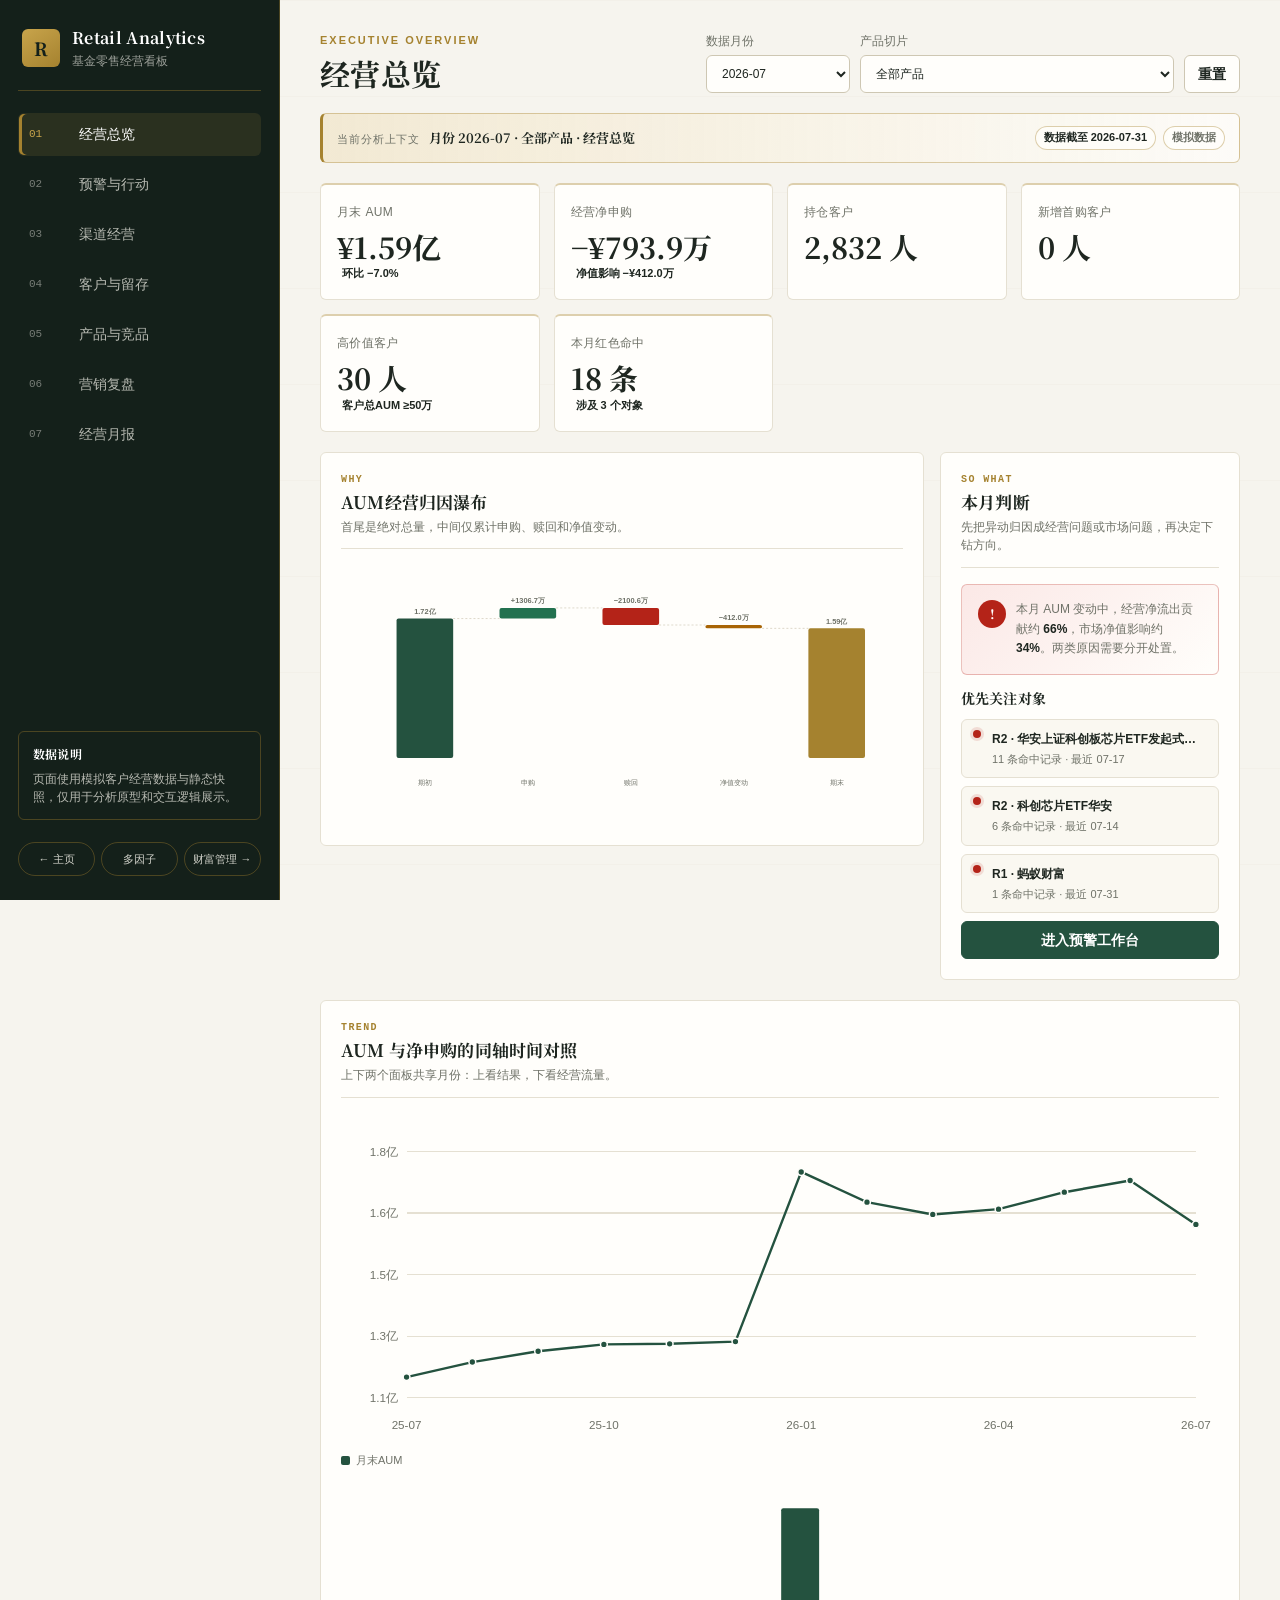
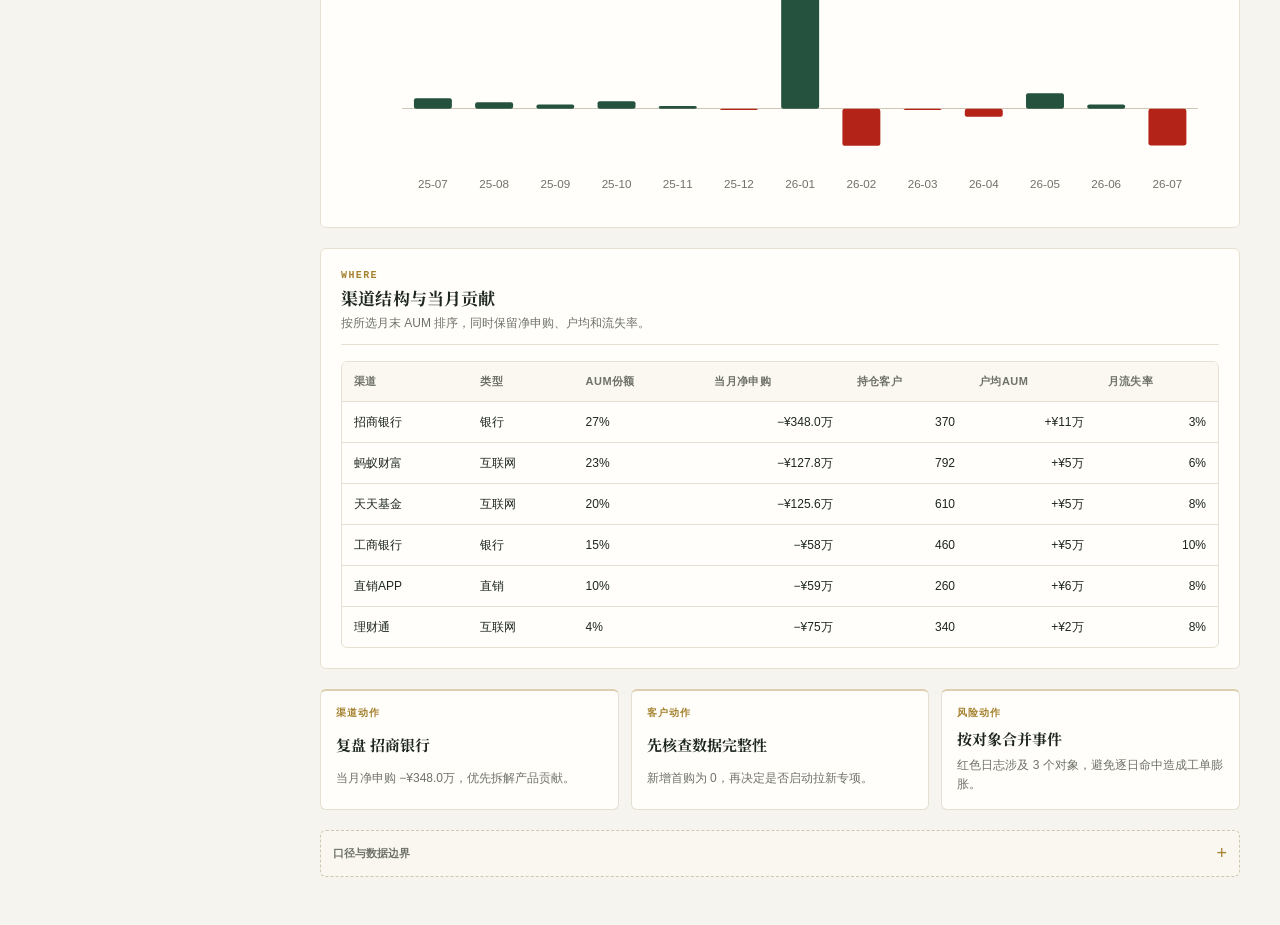
==== docs/data_analysis/index.html @ 3f01b21c "add DA page" ====
<!doctype html>
<html lang="zh-CN">
  <head>
    <meta charset="utf-8" />
    <meta name="viewport" content="width=device-width, initial-scale=1" />
    <meta
      name="description"
      content="基金零售经营分析静态演示：覆盖经营总览、风险预警、渠道、客户、产品、营销与月报。"
    />
    <title>Retail Analytics — 基金零售经营看板</title>
    <link rel="preconnect" href="https://fonts.googleapis.com" />
    <link rel="preconnect" href="https://fonts.gstatic.com" crossorigin />
    <link
      href="https://fonts.googleapis.com/css2?family=Noto+Serif+SC:wght@600;700&display=swap"
      rel="stylesheet"
    />
    <link rel="stylesheet" href="./styles.css" />
  </head>
  <body>
    <div class="app-shell">
      <aside id="sidebar" class="sidebar reveal d1" aria-label="数据分析主导航">
        <div class="brand">
          <div class="brand-mark" aria-hidden="true">R</div>
          <div class="brand-copy">
            <div class="brand-name">Retail Analytics</div>
            <div class="brand-subtitle">基金零售经营看板</div>
          </div>
        </div>

        <nav class="nav-list" aria-label="页面导航">
          <button class="nav-item active" data-page="overview" type="button">
            <span class="nav-index">01</span>
            <span>经营总览</span>
          </button>
          <button class="nav-item" data-page="alerts" type="button">
            <span class="nav-index">02</span>
            <span>预警与行动</span>
          </button>
          <button class="nav-item" data-page="channels" type="button">
            <span class="nav-index">03</span>
            <span>渠道经营</span>
          </button>
          <button class="nav-item" data-page="customers" type="button">
            <span class="nav-index">04</span>
            <span>客户与留存</span>
          </button>
          <button class="nav-item" data-page="products" type="button">
            <span class="nav-index">05</span>
            <span>产品与竞品</span>
          </button>
          <button class="nav-item" data-page="marketing" type="button">
            <span class="nav-index">06</span>
            <span>营销复盘</span>
          </button>
          <button class="nav-item" data-page="report" type="button">
            <span class="nav-index">07</span>
            <span>经营月报</span>
          </button>
        </nav>

        <div class="sidebar-note">
          <strong>数据说明</strong>
          <span>页面使用模拟客户经营数据与静态快照，仅用于分析原型和交互逻辑展示。</span>
        </div>

        <nav class="site-links" aria-label="作品集导航">
          <a href="../index.html">&#8592; 主页</a>
          <a href="../factor.html">多因子</a>
          <a href="../wealthops_frontend/index.html">财富管理 &#8594;</a>
        </nav>
      </aside>

      <button
        id="sidebar-overlay"
        class="sidebar-overlay"
        type="button"
        aria-label="关闭导航菜单"
        tabindex="-1"
      ></button>

      <main class="workspace">
        <header class="topbar reveal d2">
          <div class="title-cluster">
            <button
              id="menu-toggle"
              class="menu-toggle"
              type="button"
              aria-label="打开导航菜单"
              aria-controls="sidebar"
              aria-expanded="false"
            >
              <span aria-hidden="true"></span>
              <span aria-hidden="true"></span>
              <span aria-hidden="true"></span>
            </button>
            <div>
              <p id="page-kicker" class="eyebrow">Retail Business Intelligence</p>
              <h1 id="page-title">基金零售经营总览</h1>
            </div>
          </div>

          <div class="top-actions" aria-label="全局切片">
            <label class="control" for="month-select">
              <span>数据月份</span>
              <select id="month-select" aria-label="选择数据月份">
                <option value="">加载中…</option>
              </select>
            </label>
            <label class="control product-control" for="product-select">
              <span>产品切片</span>
              <select id="product-select" aria-label="选择产品">
                <option value="ALL">全部产品</option>
              </select>
            </label>
            <button id="reset-filters" class="button reset-button" type="button">
              重置
            </button>
          </div>
        </header>

        <section id="context-bar" class="context-bar reveal d3" aria-live="polite">
          <div class="context-main">
            <span class="context-label">当前分析上下文</span>
            <strong id="context-text">正在载入最新经营快照…</strong>
          </div>
          <div class="context-meta">
            <span id="snapshot-badge" class="context-chip">快照加载中</span>
            <span class="context-chip muted">模拟数据</span>
          </div>
        </section>

        <section id="page-root" class="page-root reveal d4" aria-live="polite">
          <div class="loading-state" role="status">
            <span class="loading-mark" aria-hidden="true"></span>
            <span>正在加载经营分析数据…</span>
          </div>
        </section>
      </main>
    </div>

    <div id="toast" class="toast" role="status" aria-live="polite" aria-atomic="true"></div>

    <script src="./data.js"></script>
    <script src="./app.js"></script>
  </body>
</html>
---- docs/data_analysis/styles.css ----
:root {
  --bg: #f6f4ee;
  --panel: #fffefb;
  --panel-soft: #faf8f1;
  --panel-tint: #f3f0e6;
  --ink: #1e2620;
  --muted: #6f7268;
  --faint: #9a998f;
  --line: #e5e0d2;
  --line-strong: #cec7b3;
  --charcoal: #14201a;
  --charcoal-soft: #1b2a23;
  --teal: #24523f;
  --teal-deep: #173d2d;
  --teal-soft: #e4ede6;
  --gold: #a5822f;
  --gold-bright: #c8a44b;
  --gold-soft: #f2e9d3;
  --gold-line: rgba(165, 130, 47, 0.38);
  --green: #22714f;
  --green-soft: #e4f1e9;
  --amber: #a86405;
  --amber-soft: #fbefdc;
  --red: #b42318;
  --red-soft: #fbe8e6;
  --blue: #2563a8;
  --blue-soft: #e8eef7;
  --violet: #6952a8;
  --shadow: 0 14px 36px rgba(28, 38, 32, 0.08);
  --radius: 6px;
  --radius-pill: 999px;
  --sidebar-width: 280px;
  --font-serif: "Noto Serif SC", "Source Han Serif SC", Georgia, "Times New Roman", serif;
  --font-sans: Inter, "Segoe UI", "Microsoft YaHei", "PingFang SC", Arial, sans-serif;
  --font-mono: "SFMono-Regular", "Cascadia Code", Consolas, monospace;
}

* {
  box-sizing: border-box;
}

html,
body {
  min-height: 100%;
}

html {
  scroll-behavior: smooth;
}

body {
  margin: 0;
  background: var(--bg);
  color: var(--ink);
  font-family: var(--font-sans);
  font-size: 14px;
  line-height: 1.5;
  overflow-x: hidden;
  -webkit-font-smoothing: antialiased;
}

body::before {
  content: "";
  position: fixed;
  inset: 0;
  z-index: -1;
  pointer-events: none;
  background-image: linear-gradient(var(--line) 1px, transparent 1px);
  background-size: 100% 96px;
  opacity: 0.14;
}

button,
input,
select,
textarea {
  font: inherit;
}

button,
select,
summary,
label[for] {
  cursor: pointer;
}

button:disabled,
input:disabled,
select:disabled,
textarea:disabled {
  cursor: not-allowed;
  opacity: 0.6;
}

a {
  color: inherit;
}

p {
  margin: 0;
}

h1,
h2,
h3,
h4 {
  margin: 0;
  font-family: var(--font-serif);
  letter-spacing: 0.01em;
}

.app-shell {
  min-height: 100vh;
  display: grid;
  grid-template-columns: var(--sidebar-width) minmax(0, 1fr);
}

/* ---------- Sidebar ---------- */
.sidebar {
  position: sticky;
  top: 0;
  z-index: 40;
  height: 100vh;
  padding: 24px 18px;
  background: var(--charcoal);
  color: #f5f4ec;
  border-right: 1px solid var(--gold-line);
  display: flex;
  flex-direction: column;
  gap: 22px;
  overflow-y: auto;
  overscroll-behavior: contain;
}

.brand {
  display: flex;
  align-items: center;
  gap: 12px;
  padding: 2px 4px 20px;
  border-bottom: 1px solid var(--gold-line);
}

.brand-mark {
  width: 38px;
  height: 38px;
  flex: 0 0 auto;
  display: grid;
  place-items: center;
  border-radius: var(--radius);
  background: linear-gradient(145deg, var(--gold-bright), var(--gold));
  color: var(--charcoal);
  font-family: var(--font-serif);
  font-size: 18px;
  font-weight: 800;
}

.brand-copy {
  min-width: 0;
}

.brand-name {
  overflow: hidden;
  color: #fff;
  font-family: var(--font-serif);
  font-size: 16px;
  font-weight: 700;
  letter-spacing: 0.02em;
  text-overflow: ellipsis;
  white-space: nowrap;
}

.brand-subtitle {
  margin-top: 2px;
  color: rgba(245, 244, 236, 0.6);
  font-size: 12px;
}

.nav-list {
  display: grid;
  gap: 7px;
}

.nav-item {
  width: 100%;
  min-width: 0;
  min-height: 43px;
  display: grid;
  grid-template-columns: 42px minmax(0, 1fr);
  align-items: center;
  gap: 8px;
  padding: 9px 10px;
  border: 1px solid transparent;
  border-radius: var(--radius);
  background: transparent;
  color: rgba(245, 244, 236, 0.72);
  text-align: left;
  transition: background 0.18s ease, color 0.18s ease, box-shadow 0.18s ease;
}

.nav-item > span:last-child {
  min-width: 0;
  overflow: hidden;
  text-overflow: ellipsis;
  white-space: nowrap;
}

.nav-item:hover {
  background: rgba(255, 255, 255, 0.06);
  color: #fff;
}

.nav-item.active,
.nav-item.is-active,
.nav-item[aria-current="page"] {
  background: rgba(200, 164, 75, 0.12);
  box-shadow: inset 3px 0 0 var(--gold);
  color: #fff;
}

.nav-index {
  color: rgba(245, 244, 236, 0.44);
  font-family: var(--font-mono);
  font-size: 11px;
  font-variant-numeric: tabular-nums;
  transition: color 0.18s ease;
}

.nav-item:hover .nav-index,
.nav-item.active .nav-index,
.nav-item.is-active .nav-index,
.nav-item[aria-current="page"] .nav-index {
  color: var(--gold-bright);
}

.sidebar-note {
  margin-top: auto;
  padding: 13px 14px;
  border: 1px solid var(--gold-line);
  border-radius: var(--radius);
  color: rgba(245, 244, 236, 0.72);
  display: grid;
  gap: 7px;
  font-size: 12px;
}

.sidebar-note strong {
  color: #fff;
  font-family: var(--font-serif);
  letter-spacing: 0.02em;
}

.site-links {
  display: grid;
  grid-template-columns: repeat(3, minmax(0, 1fr));
  gap: 6px;
}

.site-links a {
  min-width: 0;
  min-height: 34px;
  padding: 0 8px;
  border: 1px solid var(--gold-line);
  border-radius: var(--radius-pill);
  display: inline-flex;
  align-items: center;
  justify-content: center;
  color: rgba(245, 244, 236, 0.84);
  font-size: 11px;
  text-align: center;
  text-decoration: none;
  white-space: nowrap;
  transition: background 0.2s ease, border-color 0.2s ease, color 0.2s ease;
}

.site-links a:hover {
  background: rgba(200, 164, 75, 0.14);
  border-color: var(--gold-bright);
  color: #fff;
}

.sidebar-overlay {
  display: none;
}

/* ---------- Workspace / global controls ---------- */
.workspace {
  min-width: 0;
  padding: 32px 40px 48px;
}

.topbar {
  display: flex;
  align-items: flex-start;
  justify-content: space-between;
  gap: 22px;
  margin-bottom: 20px;
}

.title-cluster {
  min-width: 0;
  display: flex;
  align-items: flex-start;
  gap: 12px;
}

.eyebrow {
  margin: 0 0 6px;
  color: var(--gold);
  font-size: 11px;
  font-weight: 700;
  letter-spacing: 0.18em;
  text-transform: uppercase;
}

h1 {
  font-size: clamp(24px, 2.4vw, 30px);
  font-weight: 700;
  line-height: 1.22;
}

h2 {
  font-size: 18px;
  line-height: 1.35;
}

h3 {
  font-size: 15px;
  line-height: 1.4;
}

.menu-toggle {
  width: 40px;
  height: 40px;
  flex: 0 0 auto;
  display: none;
  place-content: center;
  gap: 4px;
  padding: 0;
  border: 1px solid var(--line-strong);
  border-radius: var(--radius);
  background: var(--panel);
  color: var(--ink);
}

.menu-toggle span {
  width: 17px;
  height: 1.5px;
  display: block;
  background: currentColor;
}

.top-actions {
  display: flex;
  align-items: flex-end;
  justify-content: flex-end;
  gap: 10px;
  flex-wrap: wrap;
}

.control,
.field {
  min-width: 144px;
  display: grid;
  gap: 5px;
  color: var(--muted);
  font-size: 12px;
}

.product-control {
  min-width: min(300px, 32vw);
}

input[type="text"],
input[type="search"],
input[type="number"],
input[type="date"],
select,
textarea {
  width: 100%;
  min-height: 38px;
  border: 1px solid var(--line-strong);
  border-radius: var(--radius);
  background: var(--panel);
  color: var(--ink);
  padding: 0 11px;
  outline: none;
  transition: border-color 0.18s ease, box-shadow 0.18s ease, background 0.18s ease;
}

textarea {
  min-height: 106px;
  padding-top: 10px;
  padding-bottom: 10px;
  line-height: 1.55;
  resize: vertical;
}

input:focus,
select:focus,
textarea:focus {
  border-color: var(--teal);
  box-shadow: 0 0 0 3px rgba(36, 82, 63, 0.14);
}

.button,
.btn,
.reset-button {
  min-height: 38px;
  padding: 0 13px;
  border: 1px solid var(--line-strong);
  border-radius: var(--radius);
  background: var(--panel);
  color: var(--ink);
  display: inline-flex;
  align-items: center;
  justify-content: center;
  gap: 7px;
  font-weight: 680;
  text-decoration: none;
  white-space: nowrap;
  transition: background 0.18s ease, border-color 0.18s ease, color 0.18s ease, transform 0.18s ease;
}

.button:hover,
.btn:hover,
.reset-button:hover {
  border-color: var(--gold);
  background: var(--gold-soft);
}

.button:active,
.btn:active,
.reset-button:active {
  transform: translateY(1px);
}

.button.primary,
.btn.primary,
.btn-primary {
  border-color: var(--teal);
  background: var(--teal);
  color: #fff;
}

.button.primary:hover,
.btn.primary:hover,
.btn-primary:hover {
  border-color: var(--teal-deep);
  background: var(--teal-deep);
}

.button.danger,
.btn.danger {
  border-color: rgba(180, 35, 24, 0.35);
  color: var(--red);
}

.button.ghost,
.btn.ghost {
  background: transparent;
}

.nav-item:focus-visible,
.site-links a:focus-visible,
.button:focus-visible,
.btn:focus-visible,
.menu-toggle:focus-visible,
.tab:focus-visible,
.tab-button:focus-visible,
.segment-button:focus-visible,
summary:focus-visible {
  outline: 3px solid rgba(200, 164, 75, 0.3);
  outline-offset: 2px;
}

.context-bar {
  min-width: 0;
  margin-bottom: 20px;
  padding: 12px 14px;
  border: 1px solid var(--gold-line);
  border-left: 3px solid var(--gold);
  border-radius: var(--radius);
  background: linear-gradient(90deg, var(--gold-soft), rgba(255, 254, 251, 0.72));
  display: flex;
  align-items: center;
  justify-content: space-between;
  gap: 14px;
}

.context-main {
  min-width: 0;
  display: flex;
  align-items: baseline;
  gap: 9px;
}

.context-label {
  flex: 0 0 auto;
  color: var(--muted);
  font-size: 11px;
  letter-spacing: 0.08em;
  text-transform: uppercase;
}

.context-main strong {
  min-width: 0;
  overflow: hidden;
  font-family: var(--font-serif);
  font-size: 13px;
  text-overflow: ellipsis;
  white-space: nowrap;
}

.context-meta {
  display: flex;
  align-items: center;
  justify-content: flex-end;
  gap: 7px;
  flex-wrap: wrap;
}

.context-chip,
.chip,
.badge,
.tag {
  min-height: 24px;
  padding: 3px 8px;
  border: 1px solid var(--gold-line);
  border-radius: var(--radius-pill);
  background: rgba(255, 254, 251, 0.7);
  color: var(--ink);
  display: inline-flex;
  align-items: center;
  gap: 5px;
  font-size: 11px;
  font-weight: 650;
  line-height: 1.2;
  white-space: nowrap;
}

.context-chip.muted,
.chip.muted,
.badge.muted {
  color: var(--muted);
}

.badge.success,
.chip.success,
.status-good {
  border-color: rgba(34, 113, 79, 0.24);
  background: var(--green-soft);
  color: var(--green);
}

.badge.warning,
.chip.warning,
.status-warning {
  border-color: rgba(168, 100, 5, 0.24);
  background: var(--amber-soft);
  color: var(--amber);
}

.badge.danger,
.chip.danger,
.status-danger {
  border-color: rgba(180, 35, 24, 0.24);
  background: var(--red-soft);
  color: var(--red);
}

/* ---------- Layout primitives ---------- */
.page-root {
  min-width: 0;
  display: grid;
  gap: 20px;
}

.metric-grid,
.metric-strip,
.kpi-grid {
  display: grid;
  grid-template-columns: repeat(4, minmax(0, 1fr));
  gap: 14px;
}

.metric,
.metric-card,
.kpi-card {
  min-width: 0;
  min-height: 108px;
  padding: 16px;
  border: 1px solid var(--line);
  border-top: 2px solid var(--gold-line);
  border-radius: var(--radius);
  background: var(--panel);
}

.metric.accent,
.metric-card.accent,
.kpi-card.accent {
  border-top-color: var(--gold);
}

.metric-label,
.kpi-label {
  color: var(--muted);
  font-size: 12px;
  letter-spacing: 0.03em;
}

.metric-value,
.kpi-value {
  margin-top: 9px;
  overflow-wrap: anywhere;
  font-family: var(--font-serif);
  font-size: clamp(23px, 2.3vw, 29px);
  font-weight: 700;
  font-variant-numeric: tabular-nums;
  line-height: 1.08;
}

.metric-foot,
.metric-meta,
.kpi-foot {
  margin-top: 8px;
  color: var(--muted);
  font-size: 11px;
}

.metric-delta,
.delta,
.trend {
  margin-left: 5px;
  font-family: var(--font-sans);
  font-size: 11px;
  font-weight: 700;
  white-space: nowrap;
}

.positive,
.delta.positive,
.trend.up {
  color: var(--green);
}

.negative,
.delta.negative,
.trend.down {
  color: var(--red);
}

.neutral,
.delta.neutral {
  color: var(--muted);
}

.panel,
.section,
.card {
  min-width: 0;
  padding: 20px;
  border: 1px solid var(--line);
  border-radius: var(--radius);
  background: var(--panel);
}

.panel.soft,
.section.soft,
.card.soft {
  background: var(--panel-soft);
}

.panel-head,
.section-head,
.section-header,
.card-head {
  min-width: 0;
  margin: -1px 0 16px;
  padding-bottom: 12px;
  border-bottom: 1px solid var(--line);
  display: flex;
  align-items: flex-start;
  justify-content: space-between;
  gap: 14px;
}

.panel-title,
.section-title,
.card-title {
  min-width: 0;
  display: grid;
  gap: 4px;
}

.panel-title p,
.section-title p,
.card-title p,
.section-subtitle {
  color: var(--muted);
  font-size: 12px;
  font-family: var(--font-sans);
}

.panel-actions,
.section-actions,
.toolbar {
  display: flex;
  align-items: center;
  justify-content: flex-end;
  gap: 8px;
  flex-wrap: wrap;
}

.grid-2,
.two-col {
  display: grid;
  grid-template-columns: minmax(0, 1.2fr) minmax(280px, 0.8fr);
  gap: 16px;
}

.grid-2.equal,
.two-col.equal {
  grid-template-columns: repeat(2, minmax(0, 1fr));
}

.grid-3,
.three-col {
  display: grid;
  grid-template-columns: repeat(3, minmax(0, 1fr));
  gap: 14px;
}

.stack {
  display: grid;
  gap: 14px;
}

.split-row {
  display: flex;
  align-items: center;
  justify-content: space-between;
  gap: 12px;
}

.muted {
  color: var(--muted);
}

.mono {
  font-family: var(--font-mono);
  font-variant-numeric: tabular-nums;
}

/* ---------- Charts / SVG ---------- */
.chart,
.chart-wrap,
.chart-card,
.svg-chart {
  min-width: 0;
  width: 100%;
}

.chart-wrap,
.svg-chart {
  position: relative;
  min-height: 260px;
  padding: 12px 4px 2px;
  overflow-x: auto;
  overflow-y: hidden;
}

.chart-wrap.compact,
.svg-chart.compact {
  min-height: 190px;
}

.chart svg,
.chart-wrap svg,
.svg-chart svg {
  width: 100%;
  min-width: 520px;
  height: auto;
  display: block;
  overflow: visible;
}

.chart text,
.chart-wrap text,
.svg-chart text,
.axis-label,
.chart-label {
  fill: var(--muted);
  font-family: var(--font-sans);
  font-size: 11px;
}

.chart .grid-line,
.chart .grid,
.svg-chart .grid-line,
.svg-chart .grid {
  stroke: var(--line);
  stroke-width: 1;
  shape-rendering: crispEdges;
}

.chart .axis,
.svg-chart .axis {
  stroke: var(--line-strong);
  stroke-width: 1;
}

.chart .series,
.chart .line-series,
.svg-chart .series,
.svg-chart .line-series {
  fill: none;
  stroke: var(--teal);
  stroke-linecap: round;
  stroke-linejoin: round;
  stroke-width: 2.2;
}

.chart .series.secondary,
.svg-chart .series.secondary {
  stroke: var(--gold);
}

.chart .area,
.svg-chart .area {
  fill: rgba(36, 82, 63, 0.12);
}

.chart .bar,
.svg-chart .bar {
  fill: var(--teal);
}

.chart .bar.gold,
.svg-chart .bar.gold {
  fill: var(--gold);
}

.chart .point,
.svg-chart .point {
  fill: var(--panel);
  stroke: var(--teal);
  stroke-width: 2;
}

.chart-legend,
.legend {
  margin-top: 8px;
  display: flex;
  align-items: center;
  gap: 12px;
  flex-wrap: wrap;
  color: var(--muted);
  font-size: 11px;
}

.legend-item {
  display: inline-flex;
  align-items: center;
  gap: 6px;
}

.legend-swatch {
  width: 9px;
  height: 9px;
  border-radius: 2px;
  background: var(--teal);
}

.chart-tooltip,
.tooltip {
  position: fixed;
  z-index: 90;
  max-width: 260px;
  padding: 8px 10px;
  border: 1px solid rgba(255, 255, 255, 0.13);
  border-radius: var(--radius);
  background: rgba(20, 32, 26, 0.96);
  color: #fff;
  box-shadow: var(--shadow);
  font-size: 12px;
  line-height: 1.5;
  pointer-events: none;
}

.bar-list {
  display: grid;
  gap: 10px;
}

.bar-row {
  display: grid;
  grid-template-columns: minmax(88px, 0.35fr) minmax(120px, 1fr) minmax(54px, auto);
  align-items: center;
  gap: 10px;
  font-size: 12px;
}

.bar-track,
.track {
  height: 8px;
  overflow: hidden;
  border-radius: var(--radius-pill);
  background: var(--panel-tint);
}

.bar-fill,
.fill {
  width: var(--value, 0%);
  height: 100%;
  border-radius: inherit;
  background: var(--teal);
}

.bar-fill.gold,
.fill.gold {
  background: var(--gold);
}

.bar-fill.negative,
.fill.negative {
  background: var(--red);
}

/* ---------- Tables ---------- */
.table-wrap,
.table-scroll {
  width: 100%;
  min-width: 0;
  overflow: auto;
  border: 1px solid var(--line);
  border-radius: var(--radius);
  background: var(--panel);
}

table {
  width: 100%;
  min-width: 680px;
  border-collapse: collapse;
  font-variant-numeric: tabular-nums;
}

th,
td {
  padding: 11px 12px;
  border-bottom: 1px solid var(--line);
  text-align: left;
  vertical-align: middle;
}

th {
  position: sticky;
  top: 0;
  z-index: 1;
  background: var(--panel-soft);
  color: var(--muted);
  font-size: 11px;
  font-weight: 750;
  letter-spacing: 0.04em;
  white-space: nowrap;
}

td {
  font-size: 12px;
}

tbody tr:last-child td {
  border-bottom: 0;
}

tbody tr:hover td {
  background: rgba(242, 233, 211, 0.28);
}

td.number,
th.number,
.number {
  text-align: right;
}

.cell-main {
  color: var(--ink);
  font-weight: 680;
}

.cell-sub {
  margin-top: 2px;
  color: var(--muted);
  font-size: 11px;
}

/* ---------- Tabs / segmented controls ---------- */
.tabs,
.tab-list {
  display: flex;
  align-items: center;
  gap: 5px;
  padding: 4px;
  overflow-x: auto;
  border: 1px solid var(--line);
  border-radius: var(--radius);
  background: var(--panel-soft);
}

.tab,
.tab-button {
  min-height: 34px;
  padding: 0 12px;
  border: 1px solid transparent;
  border-radius: 4px;
  background: transparent;
  color: var(--muted);
  font-size: 12px;
  font-weight: 680;
  white-space: nowrap;
}

.tab:hover,
.tab-button:hover {
  color: var(--ink);
}

.tab.active,
.tab.is-active,
.tab[aria-selected="true"],
.tab-button.active,
.tab-button.is-active,
.tab-button[aria-selected="true"] {
  border-color: var(--line);
  background: var(--panel);
  color: var(--teal);
  box-shadow: 0 1px 2px rgba(20, 32, 26, 0.05);
}

.segmented,
.segment-control {
  display: inline-flex;
  min-width: 0;
  padding: 3px;
  border: 1px solid var(--line-strong);
  border-radius: var(--radius-pill);
  background: var(--panel-soft);
  overflow-x: auto;
}

.segment-button,
.segmented button {
  min-height: 30px;
  padding: 0 11px;
  border: 0;
  border-radius: var(--radius-pill);
  background: transparent;
  color: var(--muted);
  font-size: 11px;
  font-weight: 680;
  white-space: nowrap;
}

.segment-button.active,
.segment-button.is-active,
.segment-button[aria-pressed="true"],
.segmented button.active,
.segmented button[aria-pressed="true"] {
  background: var(--teal);
  color: #fff;
}

/* ---------- Forms / alert editor ---------- */
.form-grid,
.editor-grid {
  display: grid;
  grid-template-columns: repeat(2, minmax(0, 1fr));
  gap: 13px;
}

.field.full,
.field-full {
  grid-column: 1 / -1;
}

.field > span:first-child,
.field-label {
  color: var(--muted);
  font-size: 12px;
  font-weight: 650;
}

.field-help,
.help-text {
  color: var(--faint);
  font-size: 11px;
}

.check-row,
.radio-row {
  min-height: 36px;
  display: flex;
  align-items: center;
  gap: 9px;
  color: var(--ink);
  font-size: 12px;
}

input[type="checkbox"],
input[type="radio"] {
  width: 16px;
  height: 16px;
  accent-color: var(--teal);
}

.alert-editor {
  padding: 18px;
  border: 1px solid var(--gold-line);
  border-left: 3px solid var(--gold);
  border-radius: var(--radius);
  background: var(--panel-soft);
  display: grid;
  gap: 15px;
}

.alert-editor.danger {
  border-color: rgba(180, 35, 24, 0.28);
  border-left-color: var(--red);
}

.alert-row,
.alert-card {
  padding: 13px 14px;
  border: 1px solid var(--line);
  border-radius: var(--radius);
  background: var(--panel);
  display: grid;
  gap: 8px;
}

.alert-row.red,
.alert-card.red,
.alert-row.danger,
.alert-card.danger {
  border-left: 3px solid var(--red);
}

.alert-row.amber,
.alert-card.amber,
.alert-row.warning,
.alert-card.warning {
  border-left: 3px solid var(--amber);
}

/* ---------- Heatmap / insight ---------- */
.heatmap,
.heatmap-grid {
  min-width: 620px;
  display: grid;
  gap: 3px;
}

.heatmap-cell {
  min-height: 38px;
  padding: 6px;
  border: 1px solid rgba(255, 255, 255, 0.38);
  border-radius: 3px;
  display: grid;
  place-items: center;
  color: var(--ink);
  font-size: 11px;
  font-variant-numeric: tabular-nums;
  text-align: center;
}

.heatmap-cell.level-0 { background: #f1f1eb; }
.heatmap-cell.level-1 { background: #dfeae1; }
.heatmap-cell.level-2 { background: #b9d2c0; }
.heatmap-cell.level-3 { background: #77a989; color: #10251b; }
.heatmap-cell.level-4 { background: var(--teal); color: #fff; }
.heatmap-cell.negative-1 { background: #f7dedb; }
.heatmap-cell.negative-2 { background: #eeb6b0; }
.heatmap-cell.negative-3 { background: #d76e64; color: #fff; }
.heatmap-cell.negative-4 { background: var(--red); color: #fff; }

.insight,
.insight-card,
.callout {
  padding: 15px 16px;
  border: 1px solid var(--gold-line);
  border-radius: var(--radius);
  background: linear-gradient(135deg, var(--gold-soft), var(--panel));
  display: grid;
  gap: 8px;
}

.insight::before,
.insight-card::before {
  content: "INSIGHT";
  color: var(--gold);
  font-family: var(--font-mono);
  font-size: 10px;
  font-weight: 700;
  letter-spacing: 0.15em;
}

.insight.teal,
.insight-card.teal,
.callout.teal {
  border-color: rgba(36, 82, 63, 0.24);
  background: linear-gradient(135deg, var(--teal-soft), var(--panel));
}

.insight-list {
  margin: 0;
  padding-left: 18px;
  color: var(--muted);
  display: grid;
  gap: 7px;
}

.insight-list strong {
  color: var(--ink);
}

/* ---------- Details / disclosure ---------- */
details {
  border: 1px solid var(--line);
  border-radius: var(--radius);
  background: var(--panel);
  overflow: clip;
}

details + details {
  margin-top: 9px;
}

summary {
  min-height: 46px;
  padding: 11px 14px;
  display: flex;
  align-items: center;
  justify-content: space-between;
  gap: 12px;
  color: var(--ink);
  font-weight: 700;
  list-style: none;
}

summary::-webkit-details-marker {
  display: none;
}

summary::after {
  content: "+";
  color: var(--gold);
  font-size: 18px;
  font-weight: 500;
}

details[open] summary {
  border-bottom: 1px solid var(--line);
  background: var(--panel-soft);
}

details[open] summary::after {
  content: "−";
}

.details-body,
.detail-body {
  padding: 14px;
  color: var(--muted);
}

/* ---------- States / toast ---------- */
.loading-state,
.empty-state,
.error-state {
  min-height: 220px;
  padding: 28px;
  border: 1px dashed var(--line-strong);
  border-radius: var(--radius);
  background: rgba(255, 254, 251, 0.62);
  color: var(--muted);
  display: flex;
  align-items: center;
  justify-content: center;
  gap: 10px;
  text-align: center;
}

.loading-mark {
  width: 18px;
  height: 18px;
  border: 2px solid var(--line-strong);
  border-top-color: var(--gold);
  border-radius: 50%;
  animation: spin 0.8s linear infinite;
}

.error-state {
  border-color: rgba(180, 35, 24, 0.3);
  background: var(--red-soft);
  color: var(--red);
}

.toast {
  position: fixed;
  right: 22px;
  bottom: 22px;
  z-index: 110;
  max-width: min(380px, calc(100vw - 32px));
  padding: 11px 14px;
  border: 1px solid var(--gold-line);
  border-radius: var(--radius);
  background: var(--charcoal);
  color: #fff;
  box-shadow: var(--shadow);
  font-size: 12px;
  opacity: 0;
  pointer-events: none;
  transform: translateY(10px);
  transition: opacity 0.22s ease, transform 0.22s ease;
}

.toast.show,
.toast.is-visible,
.toast.visible {
  opacity: 1;
  pointer-events: auto;
  transform: translateY(0);
}

.toast.success {
  border-color: rgba(93, 187, 139, 0.5);
}

.toast.error {
  border-color: rgba(238, 134, 125, 0.55);
}

/* ---------- Retail Analytics rendered components ---------- */
.metric-card > strong {
  display: block;
  margin-top: 9px;
  overflow-wrap: anywhere;
  font-family: var(--font-serif);
  font-size: clamp(23px, 2.3vw, 29px);
  font-weight: 700;
  font-variant-numeric: tabular-nums;
  line-height: 1.08;
}

.metric-card.tone-success {
  border-top-color: var(--green);
  background: linear-gradient(145deg, var(--panel), var(--green-soft));
}

.metric-card.tone-warning {
  border-top-color: var(--amber);
  background: linear-gradient(145deg, var(--panel), var(--amber-soft));
}

.metric-card.tone-danger {
  border-top-color: var(--red);
  background: linear-gradient(145deg, var(--panel), var(--red-soft));
}

.metric-card.tone-success > strong,
.metric-delta.success {
  color: var(--green);
}

.metric-card.tone-warning > strong,
.metric-delta.warning {
  color: var(--amber);
}

.metric-card.tone-danger > strong,
.metric-delta.danger {
  color: var(--red);
}

.section-head > div {
  min-width: 0;
  display: grid;
  gap: 4px;
}

.section-head h2 {
  color: var(--ink);
  font-size: 17px;
  line-height: 1.35;
}

.section-head p {
  max-width: 76ch;
  color: var(--muted);
  font-size: 12px;
  line-height: 1.55;
}

.section-kicker {
  color: var(--gold);
  font-family: var(--font-mono);
  font-size: 10px;
  font-weight: 700;
  letter-spacing: 0.14em;
  text-transform: uppercase;
}

.content-grid {
  min-width: 0;
  display: grid;
  gap: 16px;
}

.content-grid.two-col {
  grid-template-columns: repeat(2, minmax(0, 1fr));
}

.content-grid.split-main {
  grid-template-columns: minmax(0, 1.5fr) minmax(300px, 0.7fr);
  align-items: start;
}

.filter-panel {
  min-width: 0;
  padding: 14px;
  border: 1px solid var(--line);
  border-left: 3px solid var(--gold);
  border-radius: var(--radius);
  background: var(--panel-soft);
  display: flex;
  align-items: end;
  gap: 12px;
  flex-wrap: wrap;
}

.filter-panel.compact {
  width: fit-content;
  max-width: 100%;
  padding: 10px 12px;
}

.filter-panel .control {
  min-width: 170px;
  flex: 1 1 180px;
}

.filter-panel.compact .control {
  min-width: min(260px, 100%);
  flex: 0 1 300px;
}

.filter-panel fieldset {
  margin: 0;
}

.check-control {
  min-height: 60px;
  padding: 7px 10px 8px;
  border: 1px solid var(--line-strong);
  border-radius: var(--radius);
  background: var(--panel);
  display: flex;
  align-items: center;
  gap: 12px;
}

.check-control legend {
  padding: 0 3px;
  color: var(--muted);
  font-size: 11px;
}

.check-control label {
  display: inline-flex;
  align-items: center;
  gap: 6px;
  color: var(--ink);
  font-size: 12px;
  white-space: nowrap;
}

.inline-control {
  width: min(520px, 100%);
  margin-bottom: 14px;
}

.multiselect-control {
  width: min(560px, 100%);
  margin-bottom: 14px;
}

.multiselect-control select {
  min-height: 142px;
  padding: 6px;
}

.multiselect-control option {
  padding: 5px 7px;
  border-radius: 3px;
}

.control.disabled {
  opacity: 0.56;
}

.control.disabled select {
  background: var(--panel-tint);
}

.context-inline {
  min-width: 0;
  display: flex;
  align-items: center;
  gap: 7px;
  flex-wrap: wrap;
}

.hbars {
  min-width: 0;
  display: grid;
  gap: 11px;
}

.hbar-row {
  min-width: 0;
  display: grid;
  grid-template-columns: minmax(120px, 0.45fr) minmax(150px, 1fr) minmax(64px, auto);
  align-items: center;
  gap: 10px;
  font-size: 12px;
}

.hbar-row > span {
  min-width: 0;
  overflow: hidden;
  color: var(--ink);
  text-overflow: ellipsis;
  white-space: nowrap;
}

.hbar-row > strong {
  font-family: var(--font-mono);
  font-size: 11px;
  font-variant-numeric: tabular-nums;
  text-align: right;
}

.hbar-track {
  height: 10px;
  overflow: hidden;
  border-radius: var(--radius-pill);
  background: var(--panel-tint);
}

.hbar-track > i {
  min-width: 2px;
  height: 100%;
  display: block;
  border-radius: inherit;
  transition: width 0.35s cubic-bezier(0.22, 1, 0.36, 1);
}

.chart-stack {
  min-width: 0;
  display: grid;
  gap: 14px;
}

.chart-stack > .chart-wrap + .chart-legend,
.chart-stack > .chart-legend + .chart-wrap {
  margin-top: -8px;
}

.chart-svg {
  width: 100%;
  min-width: 520px;
  height: auto;
  display: block;
  overflow: visible;
}

.chart-axis,
.chart-axis-title,
.chart-label,
.chart-value {
  fill: var(--muted);
  font-family: var(--font-sans);
  font-size: 11px;
  font-variant-numeric: tabular-nums;
}

.chart-axis-title {
  fill: var(--ink);
  font-size: 11px;
  font-weight: 700;
}

.chart-label {
  fill: var(--ink);
  font-size: 11px;
  font-weight: 700;
}

.chart-value {
  fill: var(--ink);
  font-family: var(--font-mono);
  font-size: 10px;
  font-weight: 700;
}

.chart-grid {
  stroke: var(--line);
  stroke-width: 1;
  shape-rendering: crispEdges;
}

.chart-zero {
  stroke: var(--line-strong);
  stroke-width: 1.2;
  shape-rendering: crispEdges;
}

.chart-reference {
  stroke: var(--gold);
  stroke-width: 1;
  stroke-dasharray: 5 5;
  opacity: 0.72;
}

.chart-line {
  fill: none;
  stroke-width: 2.25;
  stroke-linecap: round;
  stroke-linejoin: round;
}

.chart-point {
  stroke: var(--panel);
  stroke-width: 1.4;
  transition: r 0.16s ease, stroke-width 0.16s ease;
}

.chart-point:hover {
  r: 5px;
  stroke-width: 2px;
}

.chart-bar {
  transition: opacity 0.16s ease;
}

.chart-bar:hover {
  opacity: 0.78;
}

.chart-bubble {
  stroke: rgba(255, 254, 251, 0.92);
  stroke-width: 1.5;
  opacity: 0.84;
}

.chart-bubble.selected {
  stroke: var(--gold-bright);
  stroke-width: 4;
  opacity: 1;
}

.chart-connector {
  stroke: var(--line-strong);
  stroke-width: 1;
  stroke-dasharray: 3 3;
}

.chart-connector.solid {
  stroke: var(--charcoal);
  stroke-width: 2;
  stroke-dasharray: none;
}

.chart-legend > span {
  display: inline-flex;
  align-items: center;
  gap: 6px;
  white-space: nowrap;
}

.chart-legend > span > i {
  width: 9px;
  height: 9px;
  flex: 0 0 auto;
  display: inline-block;
  border-radius: 2px;
}

.action-grid {
  display: grid;
  grid-template-columns: repeat(3, minmax(0, 1fr));
  gap: 12px;
}

.action-card {
  min-width: 0;
  padding: 15px;
  border: 1px solid var(--line);
  border-top: 2px solid var(--gold-line);
  border-radius: var(--radius);
  background: var(--panel);
  display: grid;
  gap: 7px;
}

.action-card > span {
  color: var(--gold);
  font-family: var(--font-mono);
  font-size: 10px;
  font-weight: 700;
  letter-spacing: 0.1em;
  text-transform: uppercase;
}

.action-card > strong {
  font-family: var(--font-serif);
  font-size: 15px;
  line-height: 1.4;
}

.action-card > p {
  color: var(--muted);
  font-size: 12px;
  line-height: 1.6;
}

.priority-list {
  margin-top: 14px;
  display: grid;
  gap: 8px;
}

.priority-list h3 {
  margin-bottom: 2px;
  font-size: 14px;
}

.priority-item {
  min-width: 0;
  padding: 10px 11px;
  border: 1px solid var(--line);
  border-radius: var(--radius);
  background: var(--panel-soft);
  display: grid;
  grid-template-columns: 10px minmax(0, 1fr);
  align-items: start;
  gap: 9px;
}

.priority-item > div {
  min-width: 0;
  display: grid;
  gap: 3px;
}

.priority-item strong {
  overflow: hidden;
  font-size: 12px;
  text-overflow: ellipsis;
  white-space: nowrap;
}

.priority-item span {
  color: var(--muted);
  font-size: 11px;
}

.level-dot {
  width: 8px;
  height: 8px;
  display: inline-block;
  flex: 0 0 auto;
  border-radius: 50%;
  background: var(--faint);
  box-shadow: 0 0 0 3px rgba(154, 153, 143, 0.14);
}

.level-dot.red {
  background: var(--red);
  box-shadow: 0 0 0 3px rgba(180, 35, 24, 0.13);
}

.level-dot.yellow {
  background: var(--amber);
  box-shadow: 0 0 0 3px rgba(168, 100, 5, 0.14);
}

.level-badge {
  min-height: 23px;
  padding: 2px 8px;
  border: 1px solid var(--line);
  border-radius: var(--radius-pill);
  display: inline-flex;
  align-items: center;
  justify-content: center;
  font-size: 11px;
  font-weight: 760;
  line-height: 1;
}

.level-badge.red {
  border-color: rgba(180, 35, 24, 0.24);
  background: var(--red-soft);
  color: var(--red);
}

.level-badge.yellow {
  border-color: rgba(168, 100, 5, 0.26);
  background: var(--amber-soft);
  color: var(--amber);
}

.drill-banner {
  min-width: 0;
  padding: 11px 13px;
  border: 1px solid var(--gold-line);
  border-left: 3px solid var(--gold);
  border-radius: var(--radius);
  background: var(--gold-soft);
  display: flex;
  align-items: center;
  justify-content: space-between;
  gap: 12px;
}

.drill-banner > div {
  min-width: 0;
  display: grid;
  gap: 2px;
}

.drill-banner strong {
  font-size: 12px;
}

.drill-banner span {
  overflow: hidden;
  color: var(--muted);
  font-size: 11px;
  text-overflow: ellipsis;
  white-space: nowrap;
}

.drill-card {
  margin-top: 14px;
  padding: 15px;
  border: 1px solid var(--gold-line);
  border-radius: var(--radius);
  background: var(--panel-soft);
  display: flex;
  align-items: center;
  justify-content: space-between;
  gap: 14px;
}

.drill-card > div {
  min-width: 0;
  display: grid;
  gap: 7px;
}

.drill-card p,
.drill-card small {
  color: var(--muted);
  font-size: 11px;
  line-height: 1.55;
}

.drill-window {
  margin-bottom: 10px;
  padding: 8px 10px;
  border-left: 3px solid var(--gold);
  background: var(--gold-soft);
  color: var(--muted);
  font-size: 11px;
}

.button.small {
  min-height: 32px;
  padding: 0 10px;
  font-size: 11px;
}

.button.wide {
  width: 100%;
}

.table-wrap.alert-editor {
  padding: 0;
  border: 1px solid var(--line);
  border-left: 3px solid var(--gold);
  display: block;
  background: var(--panel);
  overflow: auto;
}

.alert-editor table {
  min-width: 980px;
}

.alert-editor th:nth-child(1) { min-width: 138px; }
.alert-editor th:nth-child(2) { min-width: 260px; }
.alert-editor th:nth-child(3) { min-width: 120px; }
.alert-editor th:nth-child(4) { min-width: 130px; }
.alert-editor th:nth-child(5) { min-width: 210px; }

.alert-editor td > strong,
.alert-editor td > span {
  display: block;
}

.alert-editor td > span {
  margin-top: 3px;
  color: var(--muted);
  font-size: 11px;
  line-height: 1.45;
}

.alert-editor input,
.alert-editor select {
  min-width: 118px;
  min-height: 34px;
  font-size: 12px;
}

.panel-actions > span {
  color: var(--muted);
  font-size: 11px;
}

.stacked-bars {
  min-width: 0;
  display: grid;
  gap: 11px;
}

.stacked-row {
  min-width: 0;
  display: grid;
  grid-template-columns: minmax(88px, 0.34fr) minmax(160px, 1fr) 44px;
  align-items: center;
  gap: 10px;
  font-size: 12px;
}

.stacked-row > span {
  overflow: hidden;
  text-overflow: ellipsis;
  white-space: nowrap;
}

.stacked-row > div {
  height: 13px;
  overflow: hidden;
  border-radius: var(--radius-pill);
  background: var(--panel-tint);
  display: flex;
}

.stacked-row > div > i {
  min-width: 0;
  height: 100%;
  display: block;
}

.stacked-row > strong {
  font-family: var(--font-mono);
  font-size: 11px;
  text-align: right;
}

.heatmap-grid {
  width: 100%;
  min-width: 0;
  max-width: 100%;
  padding: 2px 2px 8px;
  overflow-x: auto;
  align-items: stretch;
}

.heatmap-corner,
.heatmap-axis {
  min-width: 0;
  min-height: 34px;
  display: grid;
  place-items: center;
  color: var(--muted);
  font-family: var(--font-mono);
  font-size: 10px;
  font-weight: 700;
  text-align: center;
}

.heatmap-axis.top {
  border-bottom: 1px solid var(--gold-line);
  color: var(--gold);
}

.heatmap-axis.side {
  justify-items: end;
  padding-right: 10px;
  border-right: 1px solid var(--gold-line);
  color: var(--ink);
}

.heatmap-cell {
  min-width: 60px;
  border: 1px solid rgba(255, 255, 255, 0.55);
  transition: border-color 0.16s ease, box-shadow 0.16s ease, transform 0.16s ease;
}

.heatmap-cell:hover {
  z-index: 1;
  border-color: var(--gold-bright);
  transform: translateY(-1px);
}

.heatmap-cell.selected {
  z-index: 2;
  border-color: var(--gold-bright);
  box-shadow: 0 0 0 2px var(--panel), 0 0 0 4px var(--gold);
}

.heatmap-cell > strong,
.heatmap-cell > span {
  display: block;
  line-height: 1.2;
}

.heatmap-cell > span {
  margin-top: 3px;
  font-size: 9px;
  opacity: 0.78;
}

.toggle-control {
  min-height: 38px;
  display: inline-flex;
  align-items: center;
  gap: 9px;
  color: var(--muted);
  font-size: 12px;
  cursor: pointer;
  user-select: none;
}

.toggle-control input {
  position: absolute;
  width: 1px;
  height: 1px;
  opacity: 0;
  pointer-events: none;
}

.toggle-control > span {
  position: relative;
  width: 34px;
  height: 19px;
  flex: 0 0 auto;
  border: 1px solid var(--line-strong);
  border-radius: var(--radius-pill);
  background: var(--panel-tint);
  transition: background 0.18s ease, border-color 0.18s ease;
}

.toggle-control > span::after {
  content: "";
  position: absolute;
  top: 2px;
  left: 2px;
  width: 13px;
  height: 13px;
  border-radius: 50%;
  background: var(--panel);
  box-shadow: 0 1px 3px rgba(20, 32, 26, 0.24);
  transition: transform 0.18s ease;
}

.toggle-control input:checked + span {
  border-color: var(--teal);
  background: var(--teal);
}

.toggle-control input:checked + span::after {
  transform: translateX(15px);
}

.toggle-control input:focus-visible + span {
  outline: 3px solid rgba(36, 82, 63, 0.2);
  outline-offset: 2px;
}

.benchmark-toggle {
  margin-bottom: 12px;
  padding: 7px 10px;
  border: 1px solid var(--line);
  border-radius: var(--radius);
  background: var(--panel-soft);
}

.selection-summary {
  margin: 2px 0 14px;
  padding: 10px 12px;
  border-left: 3px solid var(--gold);
  background: var(--gold-soft);
  color: var(--muted);
  font-size: 12px;
}

.selection-summary strong {
  color: var(--ink);
}

.mini-metrics {
  display: grid;
  grid-template-columns: repeat(2, minmax(0, 1fr));
  gap: 10px;
  margin-bottom: 12px;
}

.mini-metrics article {
  padding: 13px;
  border: 1px solid var(--line);
  border-radius: var(--radius);
  background: var(--panel-soft);
  display: grid;
  gap: 6px;
}

.mini-metrics article > span {
  color: var(--muted);
  font-size: 11px;
}

.mini-metrics article > strong {
  font-family: var(--font-serif);
  font-size: 22px;
  font-variant-numeric: tabular-nums;
}

.insight.normal,
.insight.risk,
.insight.warn {
  grid-template-columns: 30px minmax(0, 1fr);
  align-items: start;
}

.insight.normal::before,
.insight.risk::before,
.insight.warn::before {
  content: none;
}

.insight-mark {
  width: 28px;
  height: 28px;
  display: grid;
  place-items: center;
  border-radius: 50%;
  background: var(--teal);
  color: #fff;
  font-family: var(--font-serif);
  font-size: 13px;
  font-weight: 700;
}

.insight p {
  align-self: center;
  color: var(--muted);
  font-size: 12px;
  line-height: 1.65;
}

.insight p strong {
  color: var(--ink);
}

.insight.risk {
  border-color: rgba(180, 35, 24, 0.27);
  background: linear-gradient(135deg, var(--red-soft), var(--panel));
}

.insight.risk .insight-mark {
  background: var(--red);
}

.insight.warn {
  border-color: rgba(168, 100, 5, 0.28);
  background: linear-gradient(135deg, var(--amber-soft), var(--panel));
}

.insight.warn .insight-mark {
  background: var(--amber);
}

.success-box,
.warning-box {
  padding: 11px 13px;
  border: 1px solid rgba(34, 113, 79, 0.24);
  border-radius: var(--radius);
  background: var(--green-soft);
  color: var(--green);
  font-size: 12px;
}

.warning-box {
  border-color: rgba(168, 100, 5, 0.27);
  background: var(--amber-soft);
  color: var(--amber);
}

.context-chip.success {
  border-color: rgba(34, 113, 79, 0.24);
  background: var(--green-soft);
  color: var(--green);
}

.context-chip.warning {
  border-color: rgba(168, 100, 5, 0.26);
  background: var(--amber-soft);
  color: var(--amber);
}

.details-panel {
  padding: 0;
}

.details-panel > summary {
  padding: 13px 16px;
}

.details-panel > .table-wrap {
  margin: 0 16px 16px;
  width: calc(100% - 32px);
}

.details-panel > .caption,
.details-panel > .detail-copy {
  margin: 0 16px 16px;
}

.inline-details {
  margin-top: 12px;
  background: rgba(255, 254, 251, 0.72);
}

.inline-details > .table-wrap {
  margin: 0 12px 12px;
  width: calc(100% - 24px);
}

.data-note {
  border-style: dashed;
  border-color: var(--line-strong);
  background: rgba(250, 248, 241, 0.72);
}

.data-note summary {
  min-height: 40px;
  padding: 9px 12px;
  color: var(--muted);
  font-size: 11px;
}

.data-note > p {
  padding: 11px 12px 13px;
  color: var(--muted);
  font-size: 11px;
  line-height: 1.65;
}

.caption,
.detail-copy {
  color: var(--muted);
  font-size: 11px;
  line-height: 1.65;
}

.numeric {
  text-align: right;
  font-variant-numeric: tabular-nums;
}

.report-preview {
  width: min(900px, 100%);
  margin: 0 auto;
  padding: clamp(24px, 4vw, 44px);
  border: 1px solid var(--line-strong);
  border-top: 3px solid var(--gold);
  border-radius: var(--radius);
  background: var(--panel);
  box-shadow: var(--shadow);
}

.report-preview > header {
  padding-bottom: 20px;
  border-bottom: 1px solid var(--gold-line);
}

.report-preview > header > span {
  color: var(--gold);
  font-family: var(--font-mono);
  font-size: 10px;
  font-weight: 700;
  letter-spacing: 0.16em;
  text-transform: uppercase;
}

.report-preview > header h2 {
  margin-top: 8px;
  font-size: clamp(22px, 3vw, 30px);
  line-height: 1.3;
}

.report-preview > header p {
  margin-top: 8px;
  color: var(--muted);
  font-size: 11px;
}

.report-preview > section {
  padding: 19px 0;
  border-bottom: 1px solid var(--line);
}

.report-preview > section:last-child {
  padding-bottom: 0;
  border-bottom: 0;
}

.report-preview > section h3 {
  margin-bottom: 9px;
  color: var(--teal);
  font-size: 15px;
}

.report-preview ul,
.report-preview ol {
  margin: 0;
  padding-left: 20px;
  color: var(--muted);
  display: grid;
  gap: 7px;
}

.report-preview li,
.report-preview section > p {
  color: var(--muted);
  font-size: 12px;
  line-height: 1.7;
}

.report-preview strong {
  color: var(--ink);
}

/* ---------- Entry animation ---------- */
.reveal {
  opacity: 0;
  transform: translateY(16px);
  animation: rise 1.05s cubic-bezier(0.22, 1, 0.36, 1) forwards;
}

.reveal.d1 { animation-delay: 0.08s; }
.reveal.d2 { animation-delay: 0.2s; }
.reveal.d3 { animation-delay: 0.32s; }
.reveal.d4 { animation-delay: 0.44s; }

@keyframes rise {
  to {
    opacity: 1;
    transform: translateY(0);
  }
}

@keyframes spin {
  to {
    transform: rotate(360deg);
  }
}

/* ---------- Responsive ---------- */
@media (max-width: 1240px) {
  .metric-grid,
  .metric-strip,
  .kpi-grid {
    grid-template-columns: repeat(2, minmax(0, 1fr));
  }

  .grid-2,
  .two-col {
    grid-template-columns: 1fr;
  }

  .content-grid.two-col,
  .content-grid.split-main {
    grid-template-columns: 1fr;
  }

  .action-grid {
    grid-template-columns: repeat(2, minmax(0, 1fr));
  }

  .grid-3,
  .three-col {
    grid-template-columns: repeat(2, minmax(0, 1fr));
  }

  .product-control {
    min-width: 220px;
  }
}

@media (max-width: 980px) {
  .workspace {
    padding-right: 24px;
    padding-left: 24px;
  }

  .topbar {
    display: grid;
  }

  .top-actions {
    justify-content: flex-start;
  }

  .control,
  .product-control {
    min-width: 180px;
    flex: 1 1 180px;
  }

  .filter-panel.compact {
    width: 100%;
  }
}

@media (max-width: 820px) {
  body.menu-open,
  body.sidebar-open {
    overflow: hidden;
  }

  .app-shell {
    grid-template-columns: minmax(0, 1fr);
  }

  .sidebar {
    position: fixed;
    inset: 0 auto 0 0;
    width: min(var(--sidebar-width), calc(100vw - 48px));
    height: 100dvh;
    box-shadow: 18px 0 40px rgba(8, 18, 12, 0.24);
    transform: translateX(-104%);
    transition: transform 0.25s cubic-bezier(0.22, 1, 0.36, 1);
  }

  .sidebar.open,
  .sidebar.is-open,
  body.menu-open .sidebar,
  body.sidebar-open .sidebar {
    transform: translateX(0);
  }

  .sidebar-overlay {
    position: fixed;
    inset: 0;
    z-index: 35;
    display: block;
    border: 0;
    background: rgba(12, 20, 16, 0.52);
    opacity: 0;
    pointer-events: none;
    transition: opacity 0.22s ease;
  }

  .sidebar-overlay.open,
  .sidebar-overlay.is-open,
  body.menu-open .sidebar-overlay,
  body.sidebar-open .sidebar-overlay {
    opacity: 1;
    pointer-events: auto;
  }

  .menu-toggle {
    display: grid;
  }

  .workspace {
    padding: 20px 16px 32px;
  }

  .context-bar {
    align-items: flex-start;
  }

  .context-main {
    display: grid;
    gap: 3px;
  }

  .context-main strong {
    white-space: normal;
  }

  .filter-panel {
    align-items: stretch;
  }

  .filter-panel .control,
  .filter-panel.compact .control {
    min-width: min(220px, 100%);
    flex: 1 1 220px;
  }

  .drill-banner {
    align-items: flex-start;
  }
}

@media (max-width: 620px) {
  .topbar {
    gap: 16px;
  }

  .top-actions {
    display: grid;
    grid-template-columns: 1fr 1fr;
    align-items: end;
  }

  .control,
  .product-control {
    min-width: 0;
  }

  .product-control {
    grid-column: 1 / -1;
  }

  .reset-button {
    width: 100%;
  }

  .context-bar {
    display: grid;
  }

  .context-meta {
    justify-content: flex-start;
  }

  .metric-grid,
  .metric-strip,
  .kpi-grid,
  .grid-3,
  .three-col,
  .grid-2.equal,
  .two-col.equal,
  .form-grid,
  .editor-grid {
    grid-template-columns: 1fr;
  }

  .panel,
  .section,
  .card {
    padding: 16px;
  }

  .panel-head,
  .section-head,
  .section-header,
  .card-head {
    display: grid;
  }

  .panel-actions,
  .section-actions,
  .toolbar {
    justify-content: flex-start;
  }

  .filter-panel,
  .filter-panel.compact {
    width: 100%;
    display: grid;
    grid-template-columns: 1fr;
  }

  .filter-panel .control,
  .filter-panel.compact .control,
  .check-control,
  .inline-control,
  .multiselect-control {
    width: 100%;
    min-width: 0;
  }

  .action-grid,
  .mini-metrics {
    grid-template-columns: 1fr;
  }

  .hbar-row {
    grid-template-columns: minmax(94px, 0.55fr) minmax(90px, 1fr) auto;
    gap: 7px;
  }

  .stacked-row {
    grid-template-columns: minmax(78px, 0.44fr) minmax(100px, 1fr) 38px;
    gap: 7px;
  }

  .drill-banner,
  .drill-card {
    display: grid;
  }

  .drill-banner .button,
  .drill-card .button {
    width: 100%;
  }

  .priority-item strong,
  .drill-banner span {
    white-space: normal;
  }

  .report-preview {
    padding: 21px 17px;
  }

  .details-panel > .table-wrap,
  .details-panel > .caption,
  .details-panel > .detail-copy {
    margin-right: 12px;
    margin-left: 12px;
  }

  .details-panel > .table-wrap {
    width: calc(100% - 24px);
  }

  .chart-wrap,
  .svg-chart {
    min-height: 230px;
  }

  .bar-row {
    grid-template-columns: minmax(76px, 0.5fr) minmax(90px, 1fr) auto;
    gap: 7px;
  }

  .toast {
    right: 16px;
    bottom: 16px;
    left: 16px;
    max-width: none;
  }
}

@media (max-width: 420px) {
  .top-actions {
    grid-template-columns: 1fr;
  }

  .product-control {
    grid-column: auto;
  }

  .site-links {
    grid-template-columns: 1fr;
  }

  .site-links a {
    min-height: 32px;
  }

  .hbar-row,
  .stacked-row {
    grid-template-columns: 1fr auto;
  }

  .hbar-track,
  .stacked-row > div {
    grid-column: 1 / -1;
    grid-row: 2;
  }

  .hbar-row > strong,
  .stacked-row > strong {
    grid-column: 2;
    grid-row: 1;
  }
}

@media (prefers-reduced-motion: reduce) {
  html {
    scroll-behavior: auto;
  }

  *,
  *::before,
  *::after {
    animation-duration: 0.01ms !important;
    animation-iteration-count: 1 !important;
    scroll-behavior: auto !important;
    transition-duration: 0.01ms !important;
  }

  .reveal {
    opacity: 1;
    transform: none;
  }
}
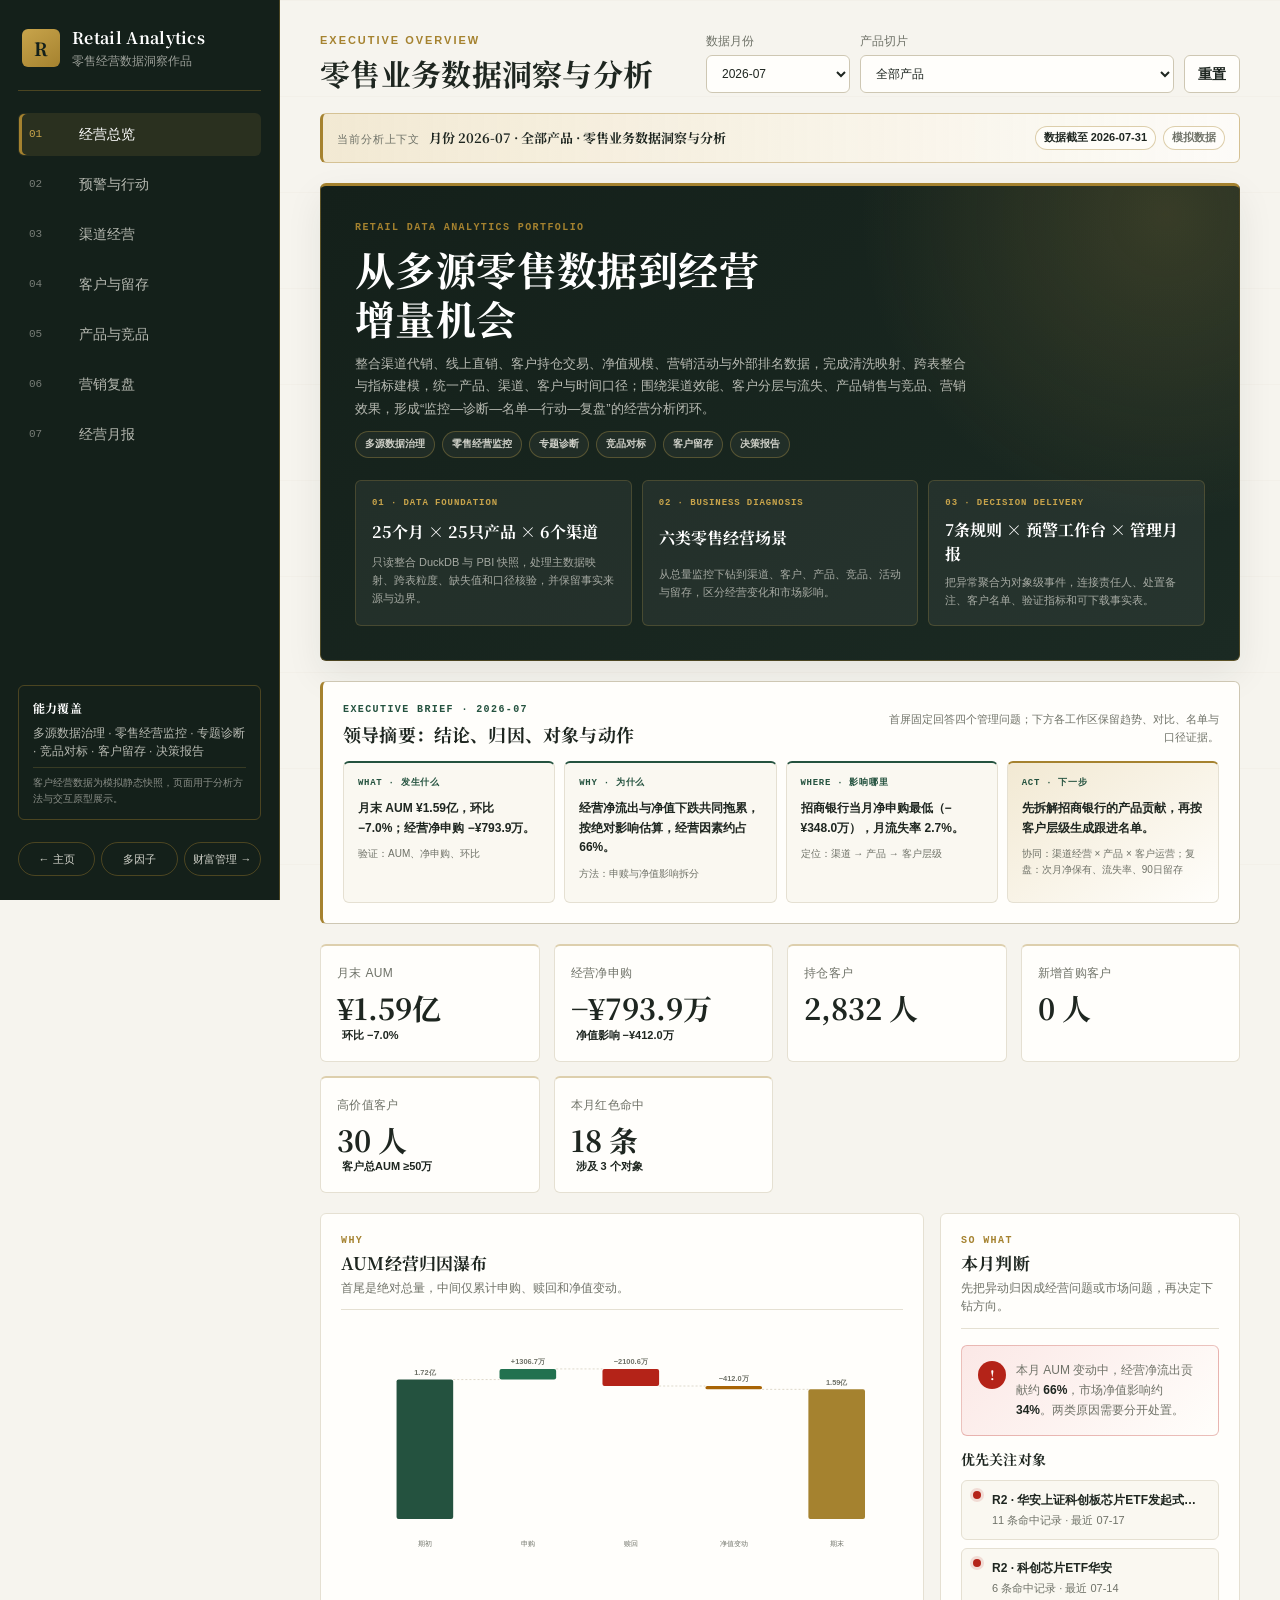
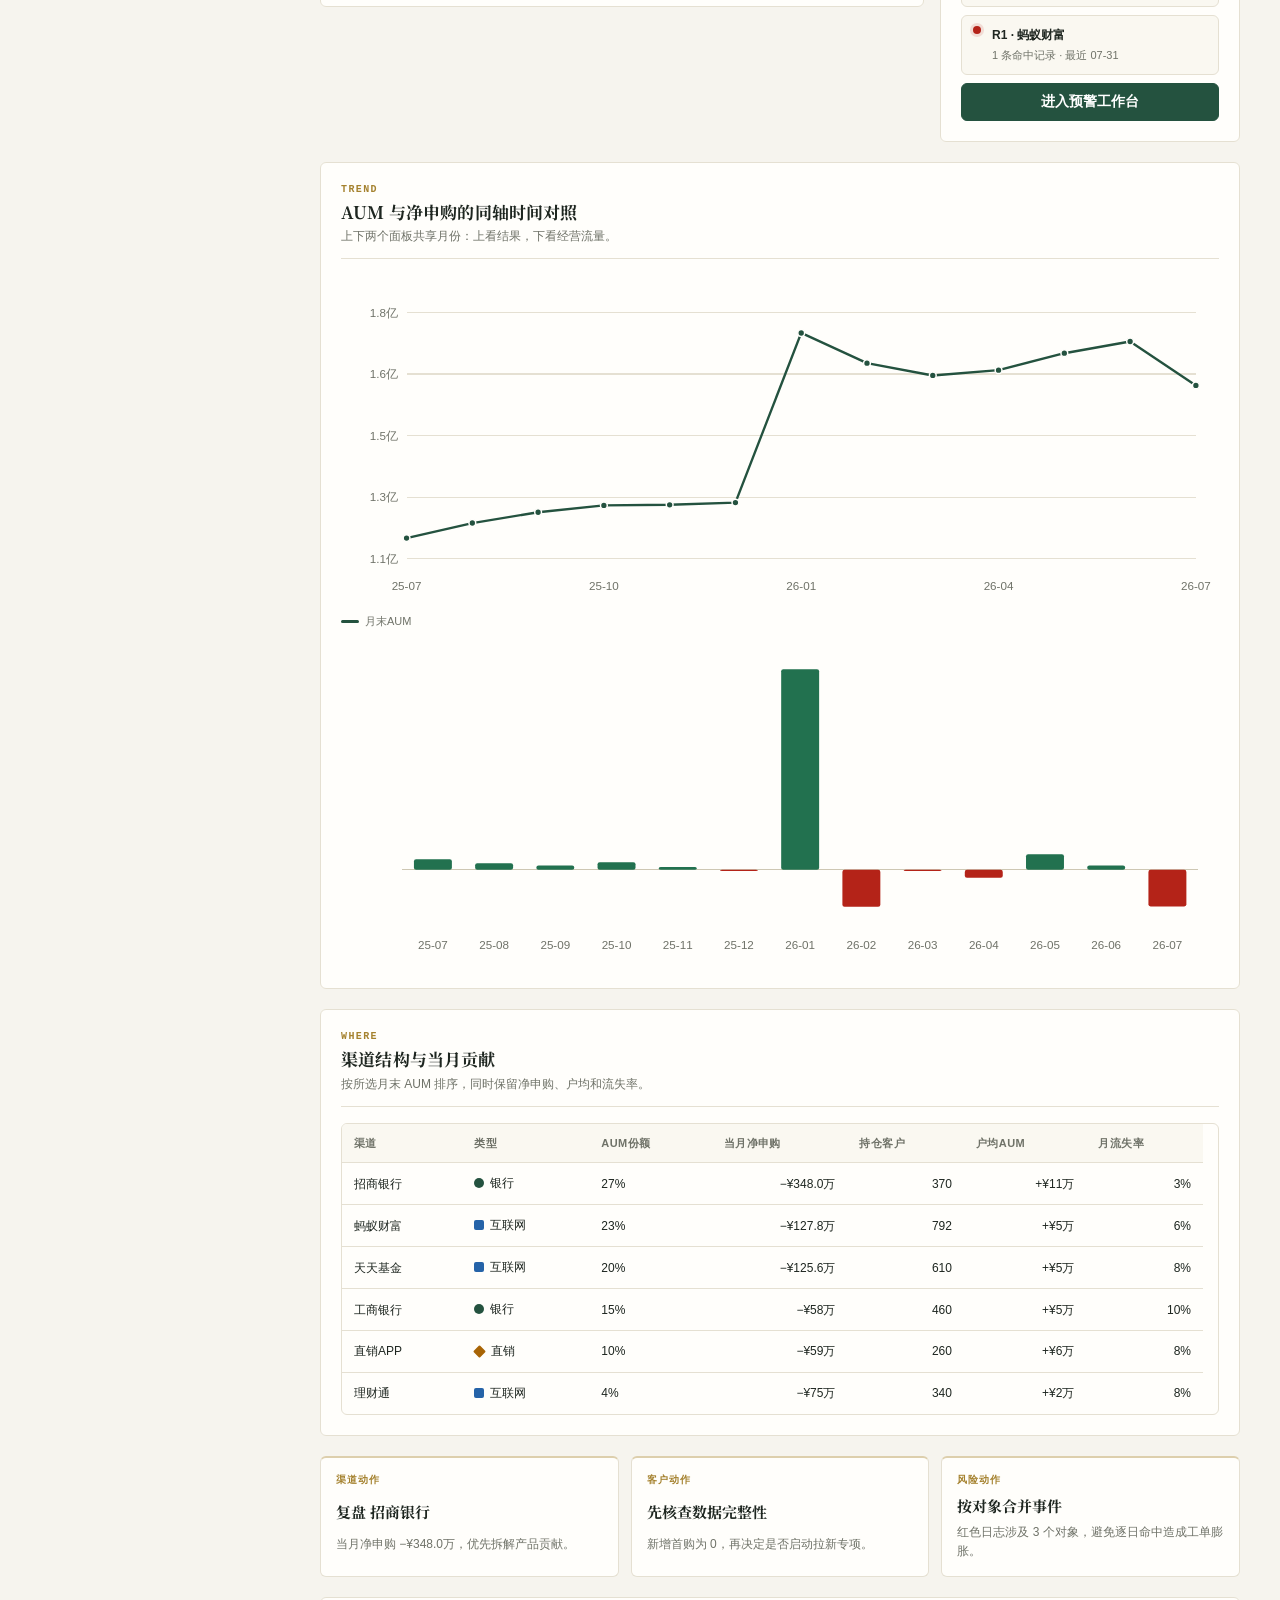
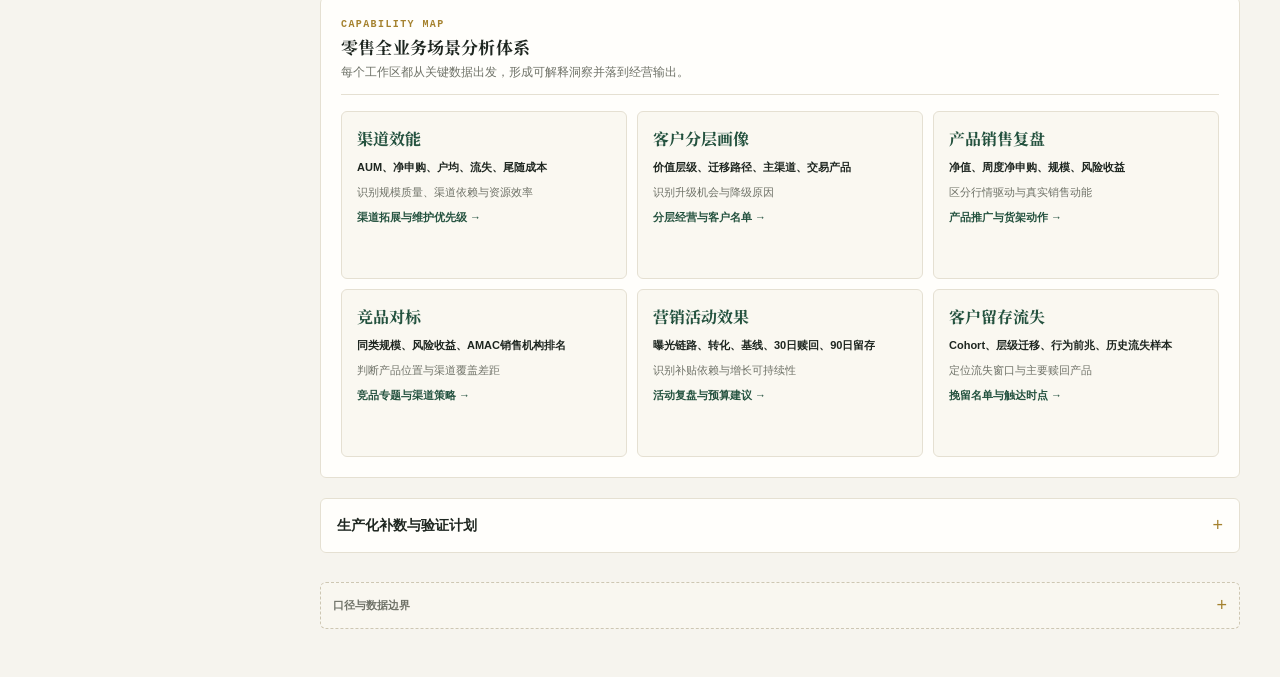
==== commit 36d4bd14: "feat: strengthen retail analytics portfolio" ====
--- a/docs/data_analysis/index.html
+++ b/docs/data_analysis/index.html
@@ -5,9 +5,9 @@
     <meta name="viewport" content="width=device-width, initial-scale=1" />
     <meta
       name="description"
-      content="基金零售经营分析静态演示：覆盖经营总览、风险预警、渠道、客户、产品、营销与月报。"
+      content="毕闻博零售业务数据洞察作品：展示多源数据治理、渠道效能、客户分层、产品竞品、营销复盘与决策交付。"
     />
-    <title>Retail Analytics — 基金零售经营看板</title>
+    <title>Retail Analytics — 零售业务数据洞察</title>
     <link rel="preconnect" href="https://fonts.googleapis.com" />
     <link rel="preconnect" href="https://fonts.gstatic.com" crossorigin />
     <link
@@ -23,7 +23,7 @@
           <div class="brand-mark" aria-hidden="true">R</div>
           <div class="brand-copy">
             <div class="brand-name">Retail Analytics</div>
-            <div class="brand-subtitle">基金零售经营看板</div>
+            <div class="brand-subtitle">零售经营数据洞察作品</div>
           </div>
         </div>
 
@@ -59,8 +59,9 @@
         </nav>
 
         <div class="sidebar-note">
-          <strong>数据说明</strong>
-          <span>页面使用模拟客户经营数据与静态快照，仅用于分析原型和交互逻辑展示。</span>
+          <strong>能力覆盖</strong>
+          <span>多源数据治理 · 零售经营监控 · 专题诊断 · 竞品对标 · 客户留存 · 决策报告</span>
+          <small>客户经营数据为模拟静态快照，页面用于分析方法与交互原型展示。</small>
         </div>
 
         <nav class="site-links" aria-label="作品集导航">
@@ -95,7 +96,7 @@
             </button>
             <div>
               <p id="page-kicker" class="eyebrow">Retail Business Intelligence</p>
-              <h1 id="page-title">基金零售经营总览</h1>
+              <h1 id="page-title">零售业务数据洞察与分析</h1>
             </div>
           </div>
 
--- a/docs/data_analysis/styles.css
+++ b/docs/data_analysis/styles.css
@@ -249,6 +249,14 @@
   letter-spacing: 0.02em;
 }
 
+.sidebar-note small {
+  padding-top: 7px;
+  border-top: 1px solid rgba(200, 164, 75, 0.2);
+  color: rgba(245, 244, 236, 0.52);
+  font-size: 10px;
+  line-height: 1.55;
+}
+
 .site-links {
   display: grid;
   grid-template-columns: repeat(3, minmax(0, 1fr));
@@ -935,6 +943,9 @@
   border: 1px solid var(--line);
   border-radius: var(--radius);
   background: var(--panel);
+  -webkit-overflow-scrolling: touch;
+  overscroll-behavior-inline: contain;
+  scrollbar-gutter: stable;
 }
 
 table {
@@ -1696,6 +1707,364 @@
   border-radius: 2px;
 }
 
+.chart-legend .legend-title {
+  color: var(--ink);
+  font-weight: 750;
+}
+
+.legend-symbol {
+  --legend-color: var(--teal);
+  width: 10px;
+  height: 10px;
+  flex: 0 0 auto;
+  display: inline-block;
+  background: var(--legend-color);
+}
+
+.legend-symbol.circle {
+  border-radius: 50%;
+}
+
+.legend-symbol.square,
+.legend-symbol.swatch,
+.legend-symbol.bar {
+  border-radius: 2px;
+}
+
+.legend-symbol.diamond {
+  width: 9px;
+  height: 9px;
+  margin: 0 1px;
+  border-radius: 1px;
+  transform: rotate(45deg);
+}
+
+.legend-symbol.triangle {
+  clip-path: polygon(50% 0, 100% 100%, 0 100%);
+}
+
+.legend-symbol.line {
+  width: 18px;
+  height: 3px;
+  border-radius: var(--radius-pill);
+}
+
+.legend-symbol.selected-ring {
+  border: 3px solid var(--gold-bright);
+  border-radius: 50%;
+  background: transparent;
+}
+
+.legend-symbol.bubble-size {
+  width: 13px;
+  height: 13px;
+  border: 2px solid var(--muted);
+  border-radius: 50%;
+  background: transparent;
+}
+
+.legend-symbol.median-line {
+  width: 18px;
+  height: 0;
+  border-top: 2px dashed var(--gold);
+  background: transparent;
+}
+
+.channel-type-legend {
+  margin: 0 0 10px;
+  padding: 9px 11px;
+  border: 1px solid var(--line);
+  border-radius: var(--radius);
+  background: var(--panel-soft);
+}
+
+.channel-badge {
+  display: inline-flex;
+  align-items: center;
+  gap: 6px;
+  white-space: nowrap;
+}
+
+.chart-symbol {
+  outline: none;
+}
+
+.chart-symbol:hover .chart-bubble,
+.chart-symbol:focus-visible .chart-bubble {
+  opacity: 1;
+  filter: brightness(1.06);
+}
+
+.chart-symbol:focus-visible .chart-bubble {
+  stroke: var(--charcoal);
+  stroke-width: 3;
+}
+
+.chart-label.selected {
+  fill: var(--teal-deep);
+  font-weight: 800;
+}
+
+/* ---------- Portfolio capability story ---------- */
+.capability-hero {
+  min-width: 0;
+  padding: clamp(22px, 3vw, 34px);
+  border: 1px solid var(--gold-line);
+  border-top: 3px solid var(--gold);
+  border-radius: var(--radius);
+  background:
+    radial-gradient(circle at 92% 6%, rgba(200, 164, 75, 0.18), transparent 32%),
+    linear-gradient(145deg, var(--charcoal), var(--charcoal-soft));
+  color: #f5f4ec;
+  box-shadow: var(--shadow);
+  display: grid;
+  gap: 22px;
+}
+
+.capability-intro {
+  max-width: 980px;
+  display: grid;
+  gap: 10px;
+}
+
+.capability-intro h2 {
+  max-width: 18ch;
+  color: #fff;
+  font-size: clamp(25px, 3.4vw, 40px);
+  line-height: 1.22;
+}
+
+.capability-intro > p {
+  max-width: 86ch;
+  color: rgba(245, 244, 236, 0.72);
+  font-size: 13px;
+  line-height: 1.75;
+}
+
+.capability-tags {
+  display: flex;
+  align-items: center;
+  gap: 7px;
+  flex-wrap: wrap;
+}
+
+.capability-tags span {
+  min-height: 27px;
+  padding: 4px 9px;
+  border: 1px solid rgba(200, 164, 75, 0.32);
+  border-radius: var(--radius-pill);
+  background: rgba(255, 255, 255, 0.045);
+  color: rgba(245, 244, 236, 0.82);
+  font-size: 10px;
+  font-weight: 680;
+}
+
+.capability-flow {
+  display: grid;
+  grid-template-columns: repeat(3, minmax(0, 1fr));
+  gap: 10px;
+}
+
+.capability-flow article {
+  min-width: 0;
+  padding: 16px;
+  border: 1px solid rgba(200, 164, 75, 0.22);
+  border-radius: var(--radius);
+  background: rgba(255, 255, 255, 0.055);
+  display: grid;
+  gap: 8px;
+}
+
+.capability-flow article > span {
+  color: var(--gold-bright);
+  font-family: var(--font-mono);
+  font-size: 9px;
+  font-weight: 700;
+  letter-spacing: 0.1em;
+  text-transform: uppercase;
+}
+
+.capability-flow article > strong {
+  color: #fff;
+  font-family: var(--font-serif);
+  font-size: 16px;
+  line-height: 1.45;
+}
+
+.capability-flow article > p {
+  color: rgba(245, 244, 236, 0.62);
+  font-size: 11px;
+  line-height: 1.65;
+}
+
+.management-brief {
+  min-width: 0;
+  padding: 20px;
+  border: 1px solid var(--line-strong);
+  border-left: 3px solid var(--gold);
+  border-radius: var(--radius);
+  background: var(--panel);
+  display: grid;
+  gap: 15px;
+}
+
+.management-brief > header {
+  display: flex;
+  align-items: end;
+  justify-content: space-between;
+  gap: 18px;
+}
+
+.management-brief > header > div {
+  display: grid;
+  gap: 5px;
+}
+
+.management-brief > header > p {
+  max-width: 54ch;
+  color: var(--muted);
+  font-size: 11px;
+  line-height: 1.6;
+  text-align: right;
+}
+
+.management-brief .section-kicker {
+  color: var(--teal);
+}
+
+.brief-grid {
+  display: grid;
+  grid-template-columns: repeat(4, minmax(0, 1fr));
+  gap: 9px;
+}
+
+.brief-grid article {
+  min-width: 0;
+  min-height: 142px;
+  padding: 14px;
+  border: 1px solid var(--line);
+  border-top: 2px solid var(--teal);
+  border-radius: var(--radius);
+  background: var(--panel-soft);
+  display: grid;
+  align-content: start;
+  gap: 8px;
+}
+
+.brief-grid article.action {
+  border-top-color: var(--gold);
+  background: linear-gradient(145deg, var(--gold-soft), var(--panel));
+}
+
+.brief-grid article > span {
+  color: var(--teal);
+  font-family: var(--font-mono);
+  font-size: 9px;
+  font-weight: 700;
+  letter-spacing: 0.08em;
+  text-transform: uppercase;
+}
+
+.brief-grid article > strong {
+  color: var(--ink);
+  font-size: 12px;
+  line-height: 1.65;
+}
+
+.brief-grid article > small {
+  margin-top: auto;
+  color: var(--muted);
+  font-size: 10px;
+  line-height: 1.55;
+}
+
+.scenario-grid {
+  display: grid;
+  grid-template-columns: repeat(3, minmax(0, 1fr));
+  gap: 10px;
+}
+
+.scenario-card {
+  min-width: 0;
+  min-height: 168px;
+  padding: 15px;
+  border: 1px solid var(--line);
+  border-radius: var(--radius);
+  background: var(--panel-soft);
+  color: var(--ink);
+  display: grid;
+  align-content: start;
+  gap: 8px;
+  text-align: left;
+  transition: border-color 0.18s ease, background 0.18s ease, transform 0.18s ease;
+}
+
+.scenario-card:hover {
+  border-color: var(--gold);
+  background: var(--gold-soft);
+  transform: translateY(-1px);
+}
+
+.scenario-card:focus-visible {
+  outline: 3px solid rgba(200, 164, 75, 0.3);
+  outline-offset: 2px;
+}
+
+.scenario-card > span {
+  color: var(--teal);
+  font-family: var(--font-serif);
+  font-size: 16px;
+  font-weight: 750;
+}
+
+.scenario-card > strong,
+.scenario-card > p,
+.scenario-card > small {
+  font-size: 11px;
+  line-height: 1.55;
+}
+
+.scenario-card > strong {
+  color: var(--ink);
+}
+
+.scenario-card > p {
+  color: var(--muted);
+}
+
+.scenario-card > small {
+  margin-top: auto;
+  color: var(--teal);
+  font-weight: 720;
+}
+
+.gap-grid {
+  margin: 0 16px 16px;
+  display: grid;
+  grid-template-columns: repeat(2, minmax(0, 1fr));
+  gap: 10px;
+}
+
+.gap-grid article {
+  padding: 13px;
+  border: 1px solid var(--line);
+  border-radius: var(--radius);
+  background: var(--panel-soft);
+  display: grid;
+  gap: 5px;
+}
+
+.gap-grid article > strong {
+  color: var(--ink);
+  font-size: 12px;
+}
+
+.gap-grid article > p {
+  color: var(--muted);
+  font-size: 11px;
+  line-height: 1.6;
+}
+
 .action-grid {
   display: grid;
   grid-template-columns: repeat(3, minmax(0, 1fr));
@@ -1984,8 +2353,17 @@
   min-width: 0;
   max-width: 100%;
   padding: 2px 2px 8px;
+  grid-template-columns: 84px repeat(6, minmax(64px, 1fr));
+  align-items: stretch;
+}
+
+.heatmap-scroll {
+  width: 100%;
+  min-width: 0;
   overflow-x: auto;
-  align-items: stretch;
+  -webkit-overflow-scrolling: touch;
+  overscroll-behavior-inline: contain;
+  scrollbar-gutter: stable;
 }
 
 .heatmap-corner,
@@ -2416,6 +2794,11 @@
     grid-template-columns: repeat(2, minmax(0, 1fr));
   }
 
+  .brief-grid,
+  .scenario-grid {
+    grid-template-columns: repeat(2, minmax(0, 1fr));
+  }
+
   .product-control {
     min-width: 220px;
   }
@@ -2501,6 +2884,19 @@
     padding: 20px 16px 32px;
   }
 
+  .capability-flow {
+    grid-template-columns: 1fr;
+  }
+
+  .management-brief > header {
+    display: grid;
+  }
+
+  .management-brief > header > p {
+    max-width: 70ch;
+    text-align: left;
+  }
+
   .context-bar {
     align-items: flex-start;
   }
@@ -2535,6 +2931,7 @@
   }
 
   .top-actions {
+    width: 100%;
     display: grid;
     grid-template-columns: 1fr 1fr;
     align-items: end;
@@ -2551,6 +2948,7 @@
 
   .reset-button {
     width: 100%;
+    grid-column: 1 / -1;
   }
 
   .context-bar {
@@ -2564,6 +2962,9 @@
   .metric-grid,
   .metric-strip,
   .kpi-grid,
+  .brief-grid,
+  .scenario-grid,
+  .gap-grid,
   .grid-3,
   .three-col,
   .grid-2.equal,
@@ -2579,6 +2980,44 @@
     padding: 16px;
   }
 
+  .details-panel {
+    padding: 0;
+  }
+
+  .capability-hero {
+    padding: 21px 17px;
+    gap: 18px;
+  }
+
+  .capability-intro h2 {
+    max-width: none;
+    font-size: 27px;
+  }
+
+  .capability-intro > p {
+    font-size: 12px;
+  }
+
+  .capability-flow article {
+    padding: 14px;
+  }
+
+  .management-brief {
+    padding: 16px;
+  }
+
+  .brief-grid article {
+    min-height: 0;
+  }
+
+  .scenario-card {
+    min-height: 0;
+  }
+
+  .gap-grid {
+    margin: 0 12px 12px;
+  }
+
   .panel-head,
   .section-head,
   .section-header,
@@ -2608,6 +3047,15 @@
     min-width: 0;
   }
 
+  .segmented {
+    width: 100%;
+    border-radius: var(--radius);
+  }
+
+  .segmented button {
+    flex: 1 1 0;
+  }
+
   .action-grid,
   .mini-metrics {
     grid-template-columns: 1fr;
@@ -2655,7 +3103,168 @@
 
   .chart-wrap,
   .svg-chart {
-    min-height: 230px;
+    min-height: 0;
+    padding-right: 0;
+    padding-left: 0;
+    overflow-x: hidden;
+  }
+
+  .chart svg,
+  .chart-wrap svg,
+  .svg-chart svg,
+  .chart-svg {
+    min-width: 0;
+  }
+
+  .chart-axis,
+  .chart-axis-title,
+  .chart-label {
+    font-size: 12px;
+  }
+
+  .chart-value {
+    font-size: 11px;
+  }
+
+  .chart-legend {
+    gap: 9px 11px;
+    line-height: 1.45;
+  }
+
+  .channel-type-legend {
+    align-items: flex-start;
+  }
+
+  .table-wrap,
+  .table-scroll,
+  .heatmap-scroll {
+    touch-action: pan-x pan-y;
+  }
+
+  table {
+    min-width: 620px;
+  }
+
+  th,
+  td {
+    padding: 9px 10px;
+  }
+
+  .heatmap-grid {
+    min-width: 318px;
+    grid-template-columns: 54px repeat(6, minmax(42px, 1fr));
+    gap: 2px;
+  }
+
+  .heatmap-cell {
+    min-width: 0;
+    min-height: 48px;
+    padding: 3px;
+    font-size: 10px;
+  }
+
+  .heatmap-axis.side {
+    position: sticky;
+    left: 0;
+    z-index: 2;
+    padding-right: 5px;
+    background: var(--panel);
+  }
+
+  .heatmap-corner {
+    position: sticky;
+    left: 0;
+    z-index: 3;
+    background: var(--panel);
+  }
+
+  .alert-editor table,
+  .alert-editor tbody,
+  .alert-editor tr,
+  .alert-editor td {
+    width: 100%;
+    min-width: 0;
+    display: block;
+  }
+
+  .alert-editor thead {
+    display: none;
+  }
+
+  .alert-editor tbody {
+    padding: 11px;
+    display: grid;
+    gap: 11px;
+  }
+
+  .alert-editor tr {
+    overflow: hidden;
+    border: 1px solid var(--line);
+    border-left: 3px solid var(--gold);
+    border-radius: var(--radius);
+    background: var(--panel);
+  }
+
+  .alert-editor td {
+    padding: 10px 11px;
+    border-bottom: 1px solid var(--line);
+  }
+
+  .alert-editor td:last-child {
+    border-bottom: 0;
+  }
+
+  .alert-editor td::before {
+    content: attr(data-label);
+    margin-bottom: 5px;
+    display: block;
+    color: var(--gold);
+    font-family: var(--font-mono);
+    font-size: 9px;
+    font-weight: 700;
+    letter-spacing: 0.08em;
+    text-transform: uppercase;
+  }
+
+  .alert-editor input,
+  .alert-editor select {
+    width: 100%;
+    min-width: 0;
+    font-size: 16px;
+  }
+
+  .menu-toggle,
+  .nav-item,
+  .site-links a,
+  .button,
+  .reset-button,
+  .tab-button,
+  .segmented button,
+  .toggle-control,
+  input[type="text"],
+  input[type="search"],
+  input[type="number"],
+  input[type="date"],
+  select {
+    min-height: 44px;
+  }
+
+  .button.small {
+    min-height: 44px;
+  }
+
+  .menu-toggle {
+    width: 44px;
+    height: 44px;
+  }
+
+  input[type="text"],
+  input[type="search"],
+  input[type="number"],
+  input[type="date"],
+  select,
+  textarea {
+    font-size: 16px;
   }
 
   .bar-row {
@@ -2671,7 +3280,7 @@
   }
 }
 
-@media (max-width: 420px) {
+@media (max-width: 520px) {
   .top-actions {
     grid-template-columns: 1fr;
   }
@@ -2680,12 +3289,37 @@
     grid-column: auto;
   }
 
+  .reset-button {
+    grid-column: auto;
+  }
+}
+
+@media (max-width: 420px) {
+  .workspace {
+    padding-right: 12px;
+    padding-left: 12px;
+  }
+
+  .panel,
+  .section,
+  .card {
+    padding: 14px;
+  }
+
+  .details-panel {
+    padding: 0;
+  }
+
+  .management-brief {
+    padding: 14px;
+  }
+
   .site-links {
     grid-template-columns: 1fr;
   }
 
   .site-links a {
-    min-height: 32px;
+    min-height: 44px;
   }
 
   .hbar-row,
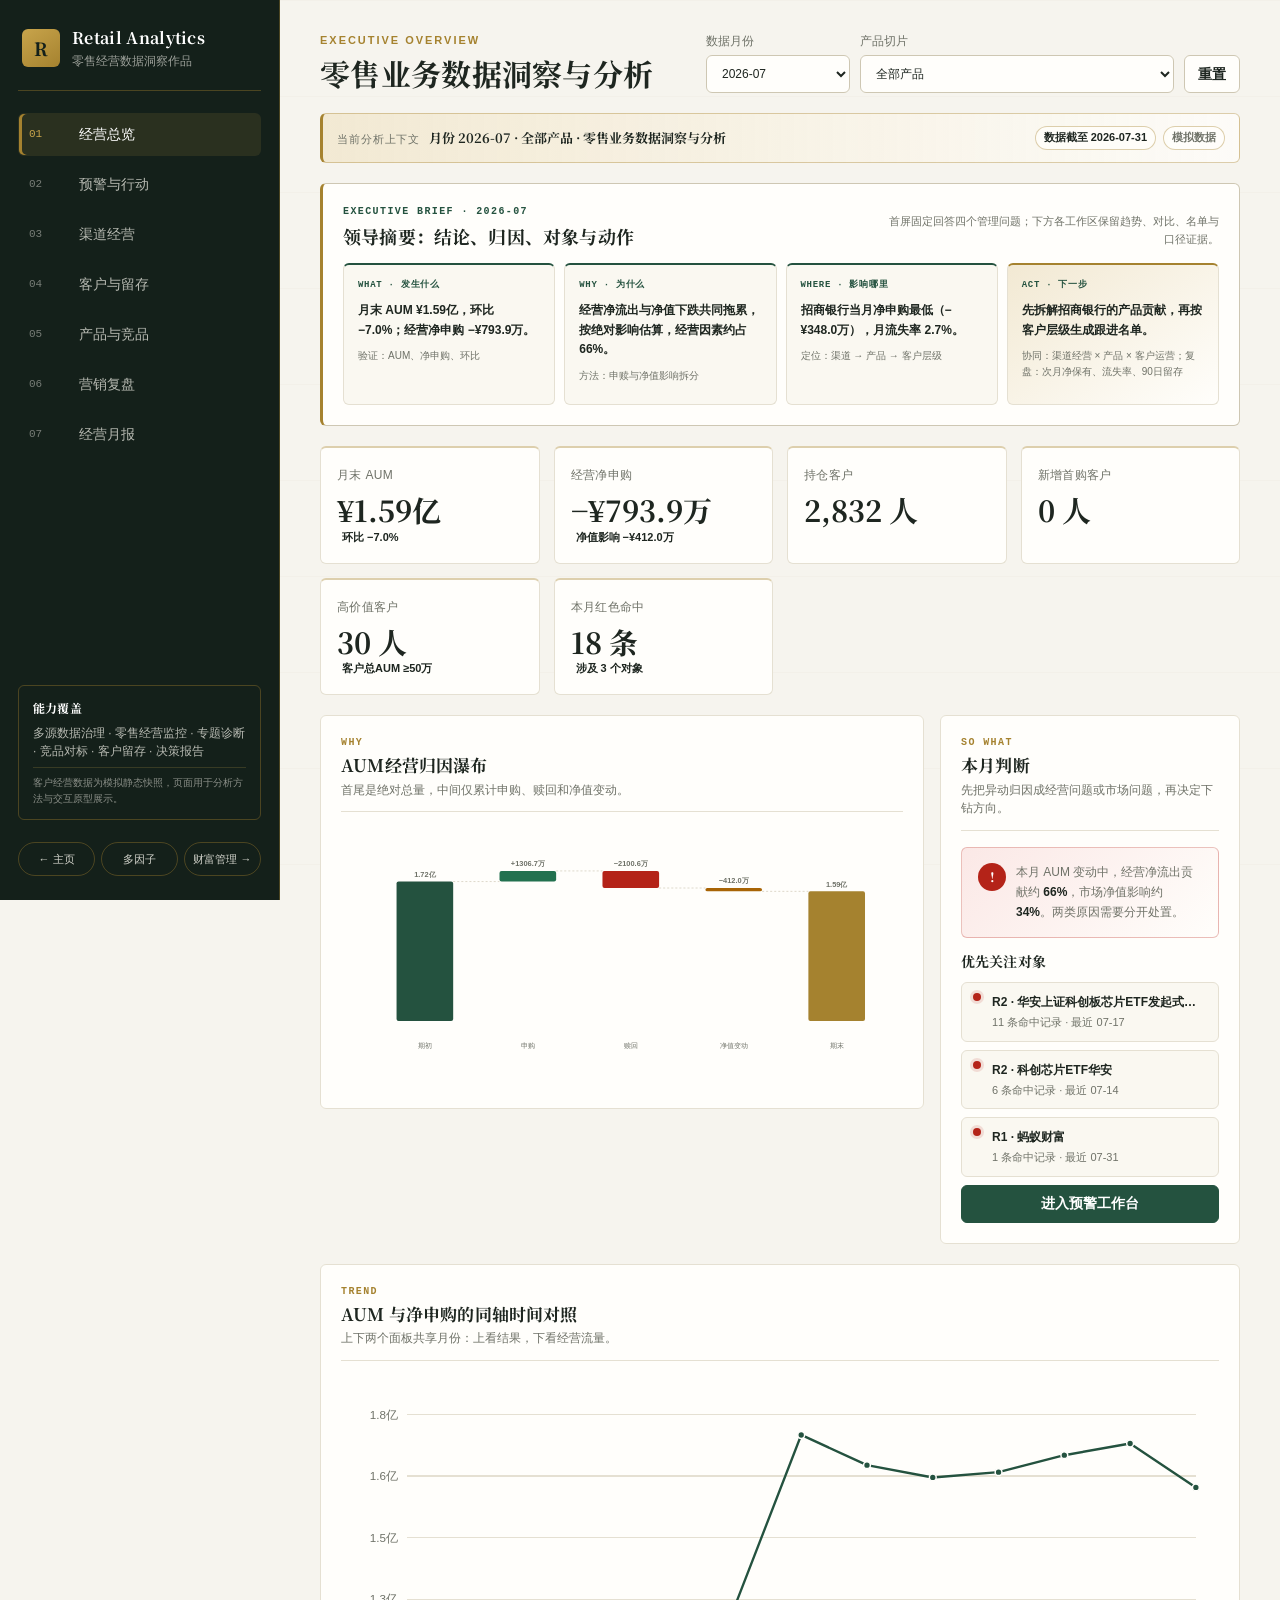
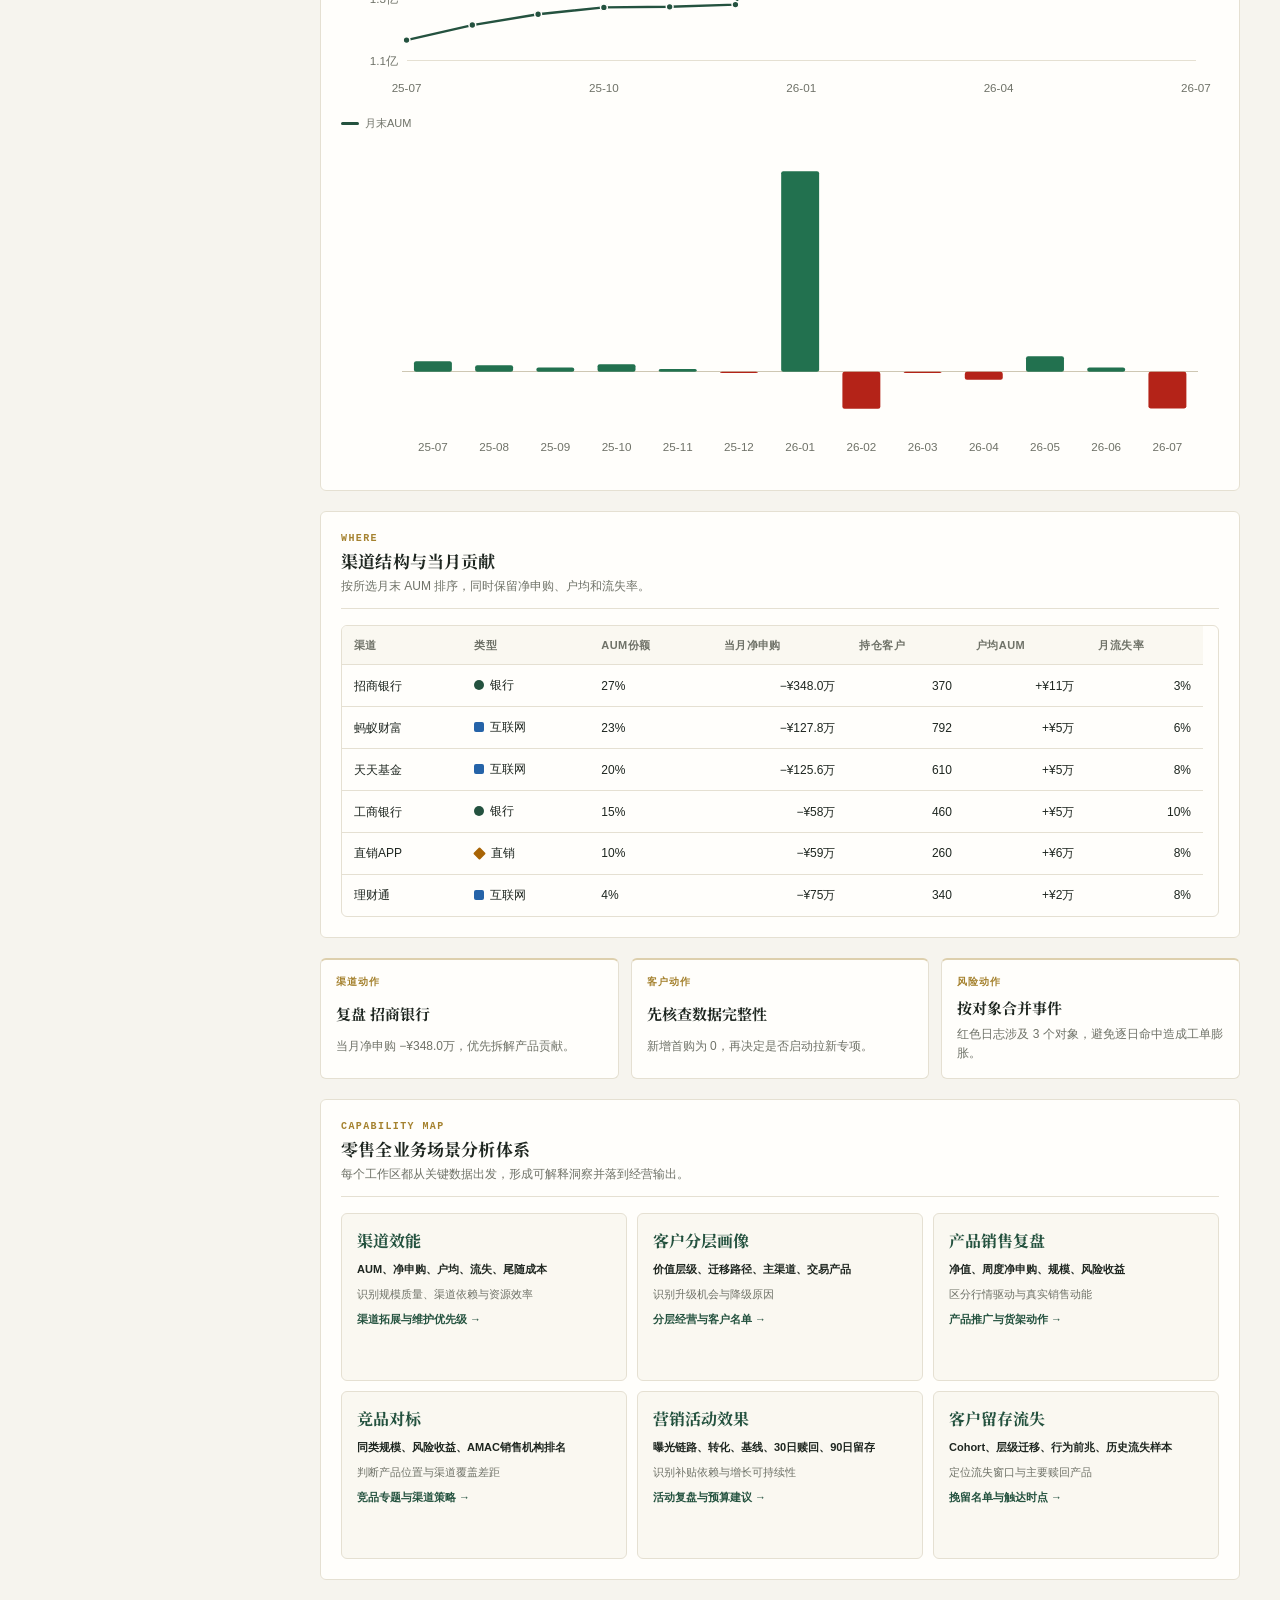
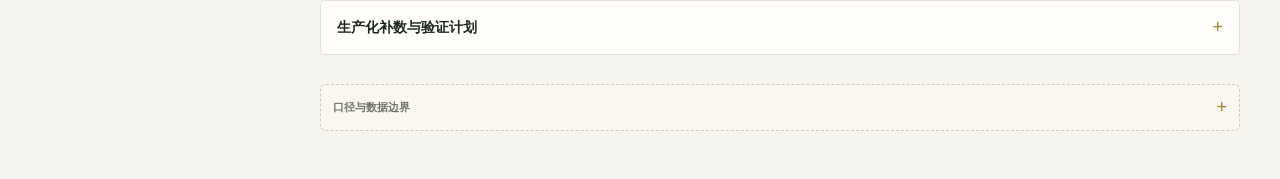
==== commit 51566f27: "fix: restore mobile analytics navigation" ====
--- a/docs/data_analysis/index.html
+++ b/docs/data_analysis/index.html
@@ -71,29 +71,9 @@
         </nav>
       </aside>
 
-      <button
-        id="sidebar-overlay"
-        class="sidebar-overlay"
-        type="button"
-        aria-label="关闭导航菜单"
-        tabindex="-1"
-      ></button>
-
       <main class="workspace">
         <header class="topbar reveal d2">
           <div class="title-cluster">
-            <button
-              id="menu-toggle"
-              class="menu-toggle"
-              type="button"
-              aria-label="打开导航菜单"
-              aria-controls="sidebar"
-              aria-expanded="false"
-            >
-              <span aria-hidden="true"></span>
-              <span aria-hidden="true"></span>
-              <span aria-hidden="true"></span>
-            </button>
             <div>
               <p id="page-kicker" class="eyebrow">Retail Business Intelligence</p>
               <h1 id="page-title">零售业务数据洞察与分析</h1>
--- a/docs/data_analysis/styles.css
+++ b/docs/data_analysis/styles.css
@@ -286,10 +286,6 @@
   color: #fff;
 }
 
-.sidebar-overlay {
-  display: none;
-}
-
 /* ---------- Workspace / global controls ---------- */
 .workspace {
   min-width: 0;
@@ -334,27 +330,6 @@
 h3 {
   font-size: 15px;
   line-height: 1.4;
-}
-
-.menu-toggle {
-  width: 40px;
-  height: 40px;
-  flex: 0 0 auto;
-  display: none;
-  place-content: center;
-  gap: 4px;
-  padding: 0;
-  border: 1px solid var(--line-strong);
-  border-radius: var(--radius);
-  background: var(--panel);
-  color: var(--ink);
-}
-
-.menu-toggle span {
-  width: 17px;
-  height: 1.5px;
-  display: block;
-  background: currentColor;
 }
 
 .top-actions {
@@ -472,7 +447,6 @@
 .site-links a:focus-visible,
 .button:focus-visible,
 .btn:focus-visible,
-.menu-toggle:focus-visible,
 .tab:focus-visible,
 .tab-button:focus-visible,
 .segment-button:focus-visible,
@@ -1805,98 +1779,7 @@
   font-weight: 800;
 }
 
-/* ---------- Portfolio capability story ---------- */
-.capability-hero {
-  min-width: 0;
-  padding: clamp(22px, 3vw, 34px);
-  border: 1px solid var(--gold-line);
-  border-top: 3px solid var(--gold);
-  border-radius: var(--radius);
-  background:
-    radial-gradient(circle at 92% 6%, rgba(200, 164, 75, 0.18), transparent 32%),
-    linear-gradient(145deg, var(--charcoal), var(--charcoal-soft));
-  color: #f5f4ec;
-  box-shadow: var(--shadow);
-  display: grid;
-  gap: 22px;
-}
-
-.capability-intro {
-  max-width: 980px;
-  display: grid;
-  gap: 10px;
-}
-
-.capability-intro h2 {
-  max-width: 18ch;
-  color: #fff;
-  font-size: clamp(25px, 3.4vw, 40px);
-  line-height: 1.22;
-}
-
-.capability-intro > p {
-  max-width: 86ch;
-  color: rgba(245, 244, 236, 0.72);
-  font-size: 13px;
-  line-height: 1.75;
-}
-
-.capability-tags {
-  display: flex;
-  align-items: center;
-  gap: 7px;
-  flex-wrap: wrap;
-}
-
-.capability-tags span {
-  min-height: 27px;
-  padding: 4px 9px;
-  border: 1px solid rgba(200, 164, 75, 0.32);
-  border-radius: var(--radius-pill);
-  background: rgba(255, 255, 255, 0.045);
-  color: rgba(245, 244, 236, 0.82);
-  font-size: 10px;
-  font-weight: 680;
-}
-
-.capability-flow {
-  display: grid;
-  grid-template-columns: repeat(3, minmax(0, 1fr));
-  gap: 10px;
-}
-
-.capability-flow article {
-  min-width: 0;
-  padding: 16px;
-  border: 1px solid rgba(200, 164, 75, 0.22);
-  border-radius: var(--radius);
-  background: rgba(255, 255, 255, 0.055);
-  display: grid;
-  gap: 8px;
-}
-
-.capability-flow article > span {
-  color: var(--gold-bright);
-  font-family: var(--font-mono);
-  font-size: 9px;
-  font-weight: 700;
-  letter-spacing: 0.1em;
-  text-transform: uppercase;
-}
-
-.capability-flow article > strong {
-  color: #fff;
-  font-family: var(--font-serif);
-  font-size: 16px;
-  line-height: 1.45;
-}
-
-.capability-flow article > p {
-  color: rgba(245, 244, 236, 0.62);
-  font-size: 11px;
-  line-height: 1.65;
-}
-
+/* ---------- Management story ---------- */
 .management-brief {
   min-width: 0;
   padding: 20px;
@@ -2830,62 +2713,31 @@
 }
 
 @media (max-width: 820px) {
-  body.menu-open,
-  body.sidebar-open {
-    overflow: hidden;
-  }
-
   .app-shell {
     grid-template-columns: minmax(0, 1fr);
   }
 
   .sidebar {
-    position: fixed;
-    inset: 0 auto 0 0;
-    width: min(var(--sidebar-width), calc(100vw - 48px));
-    height: 100dvh;
-    box-shadow: 18px 0 40px rgba(8, 18, 12, 0.24);
-    transform: translateX(-104%);
-    transition: transform 0.25s cubic-bezier(0.22, 1, 0.36, 1);
-  }
-
-  .sidebar.open,
-  .sidebar.is-open,
-  body.menu-open .sidebar,
-  body.sidebar-open .sidebar {
-    transform: translateX(0);
-  }
-
-  .sidebar-overlay {
-    position: fixed;
-    inset: 0;
-    z-index: 35;
-    display: block;
-    border: 0;
-    background: rgba(12, 20, 16, 0.52);
-    opacity: 0;
-    pointer-events: none;
-    transition: opacity 0.22s ease;
-  }
-
-  .sidebar-overlay.open,
-  .sidebar-overlay.is-open,
-  body.menu-open .sidebar-overlay,
-  body.sidebar-open .sidebar-overlay {
-    opacity: 1;
-    pointer-events: auto;
-  }
-
-  .menu-toggle {
-    display: grid;
+    position: static;
+    z-index: auto;
+    width: auto;
+    height: auto;
+    padding: 20px 16px;
+    overflow: visible;
+    box-shadow: none;
+    transform: none;
+  }
+
+  .nav-list {
+    grid-template-columns: repeat(2, minmax(0, 1fr));
+  }
+
+  .sidebar-note {
+    display: none;
   }
 
   .workspace {
     padding: 20px 16px 32px;
-  }
-
-  .capability-flow {
-    grid-template-columns: 1fr;
   }
 
   .management-brief > header {
@@ -2984,24 +2836,6 @@
     padding: 0;
   }
 
-  .capability-hero {
-    padding: 21px 17px;
-    gap: 18px;
-  }
-
-  .capability-intro h2 {
-    max-width: none;
-    font-size: 27px;
-  }
-
-  .capability-intro > p {
-    font-size: 12px;
-  }
-
-  .capability-flow article {
-    padding: 14px;
-  }
-
   .management-brief {
     padding: 16px;
   }
@@ -3233,7 +3067,6 @@
     font-size: 16px;
   }
 
-  .menu-toggle,
   .nav-item,
   .site-links a,
   .button,
@@ -3253,11 +3086,6 @@
     min-height: 44px;
   }
 
-  .menu-toggle {
-    width: 44px;
-    height: 44px;
-  }
-
   input[type="text"],
   input[type="search"],
   input[type="number"],
@@ -3281,6 +3109,10 @@
 }
 
 @media (max-width: 520px) {
+  .nav-list {
+    grid-template-columns: 1fr;
+  }
+
   .top-actions {
     grid-template-columns: 1fr;
   }
@@ -3312,10 +3144,6 @@
 
   .management-brief {
     padding: 14px;
-  }
-
-  .site-links {
-    grid-template-columns: 1fr;
   }
 
   .site-links a {
